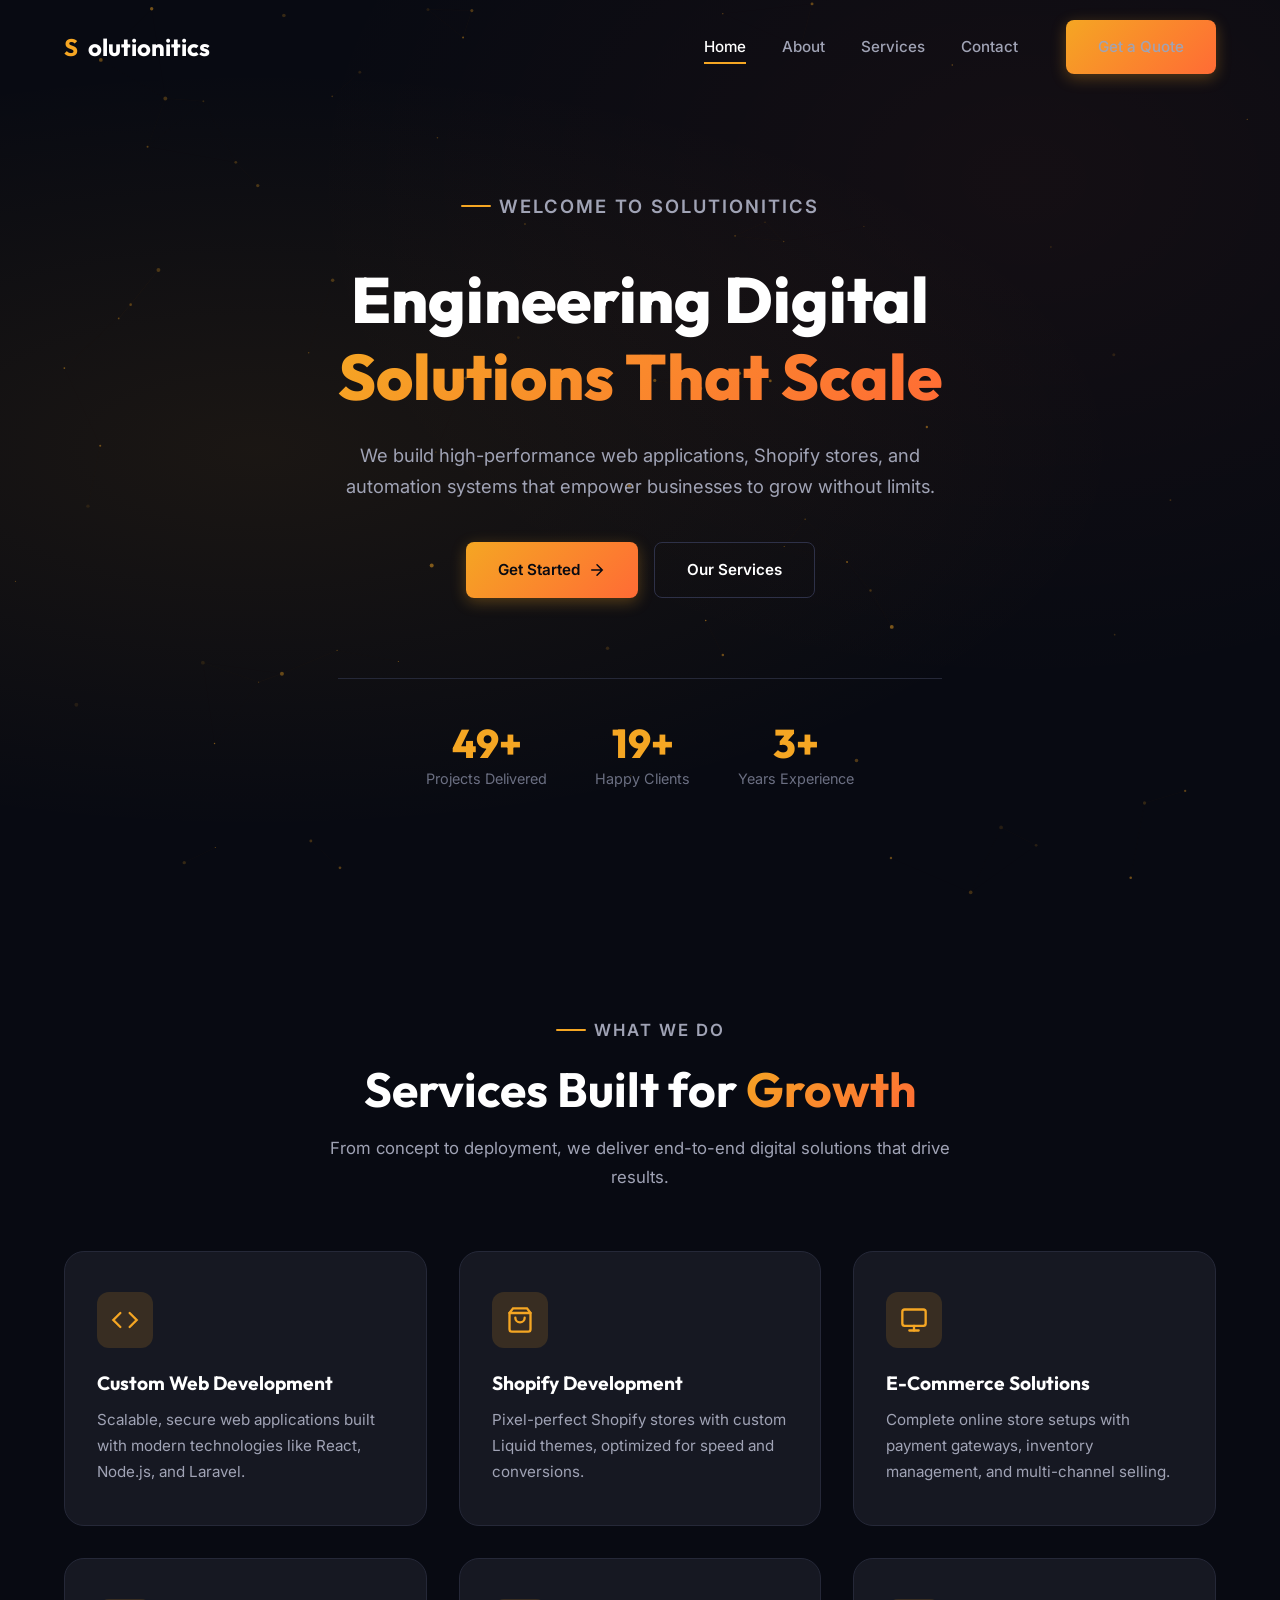
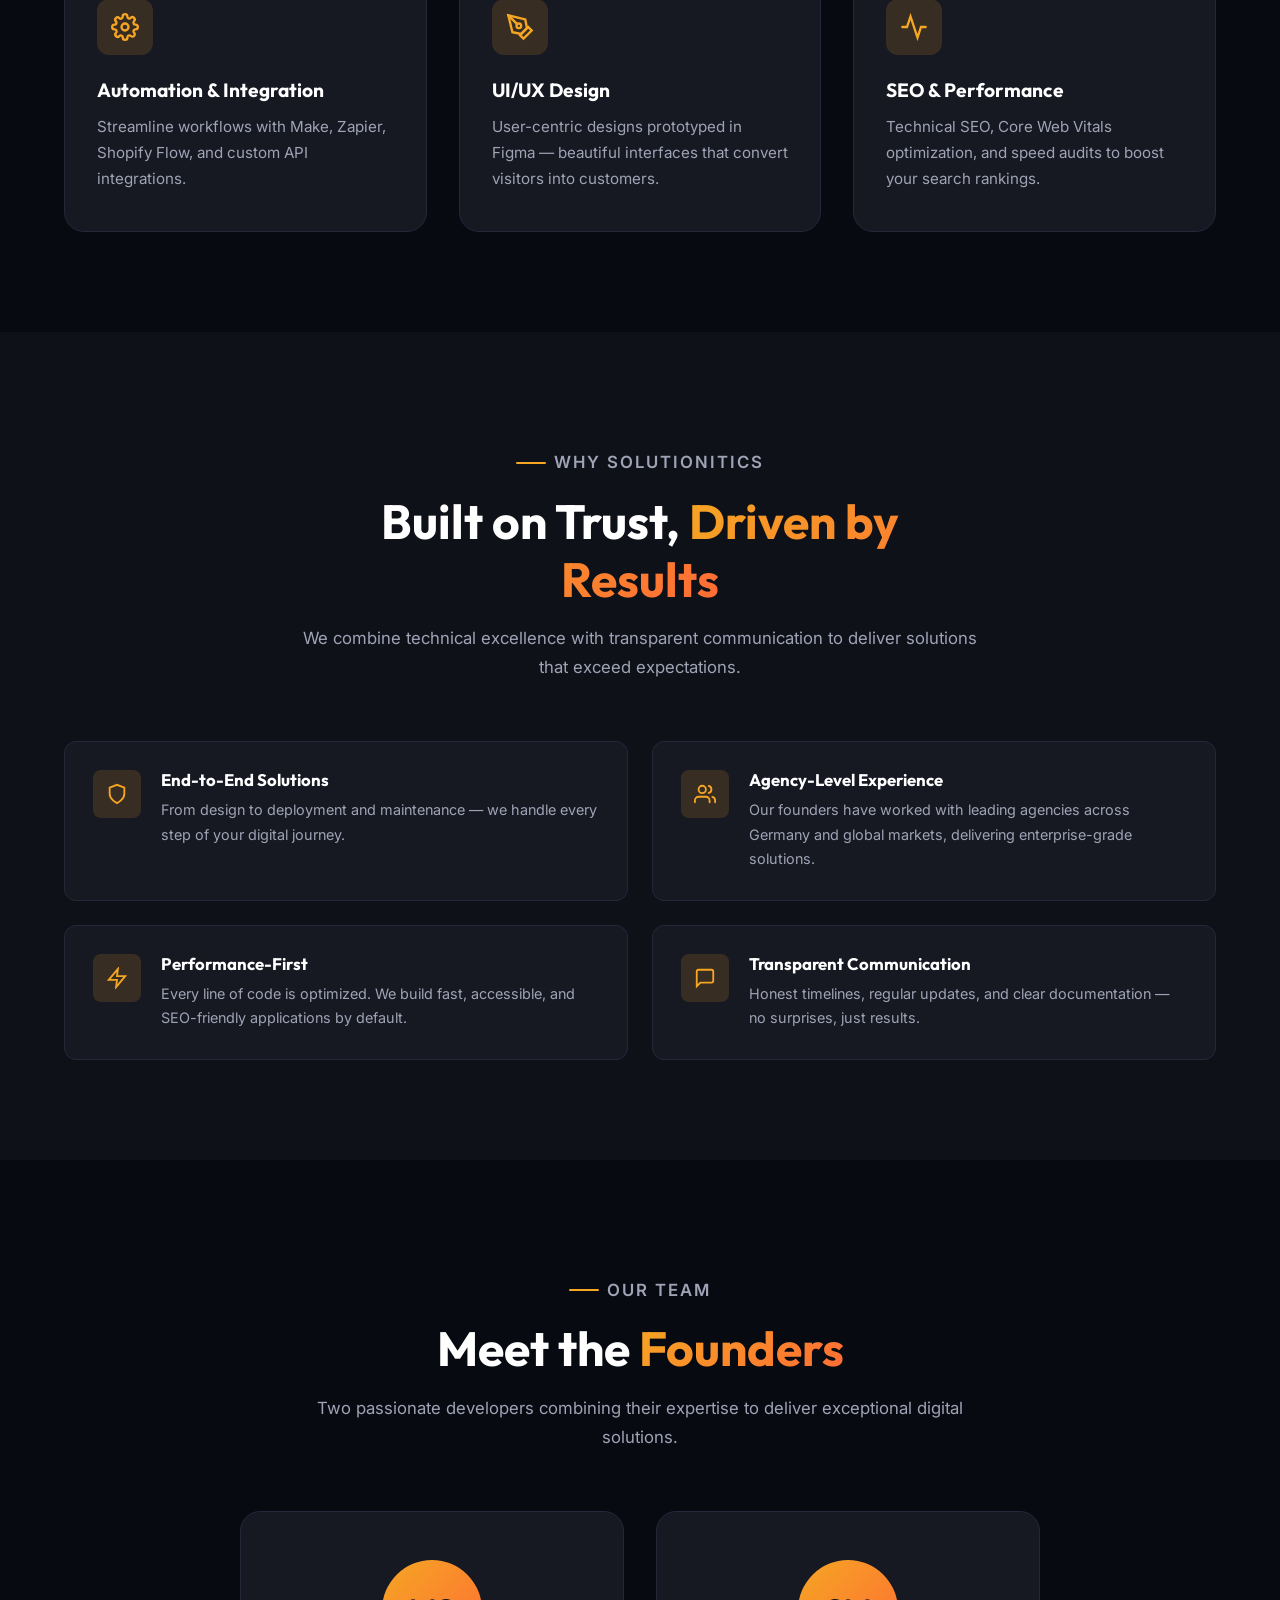
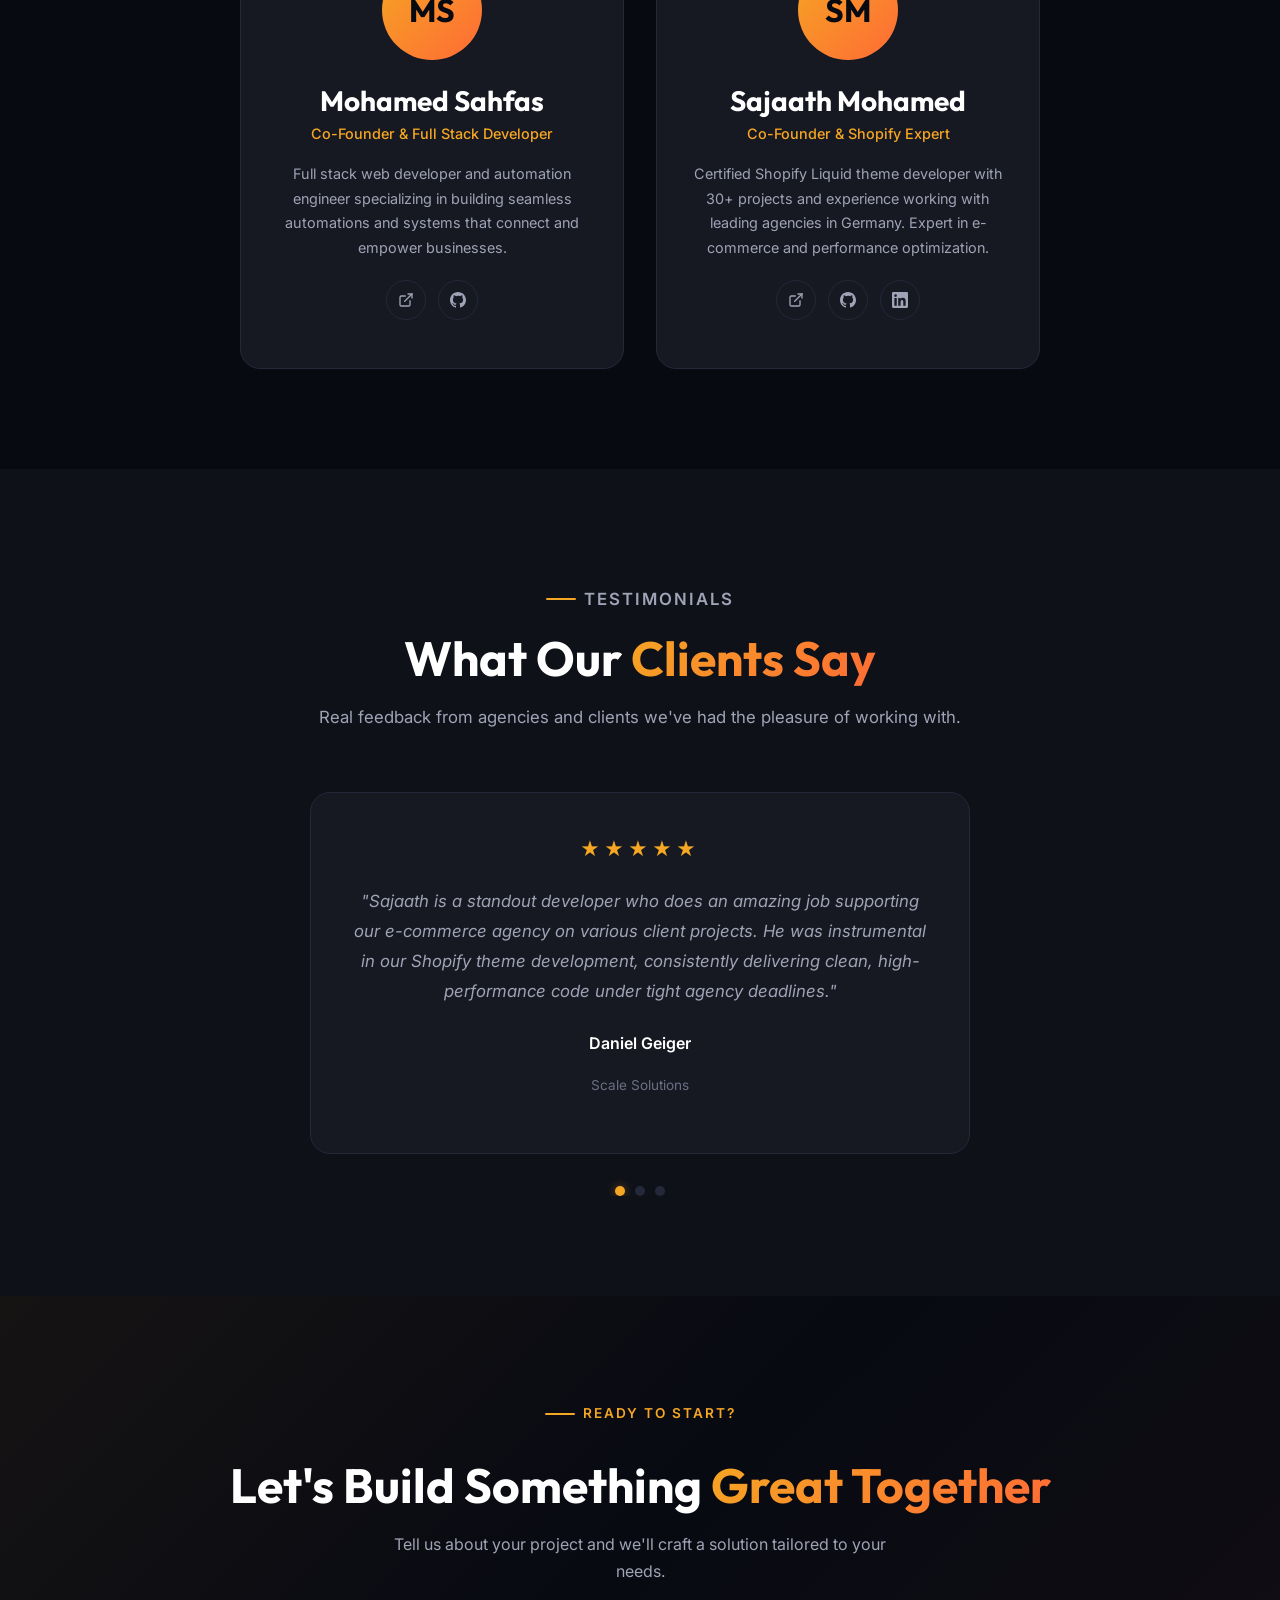
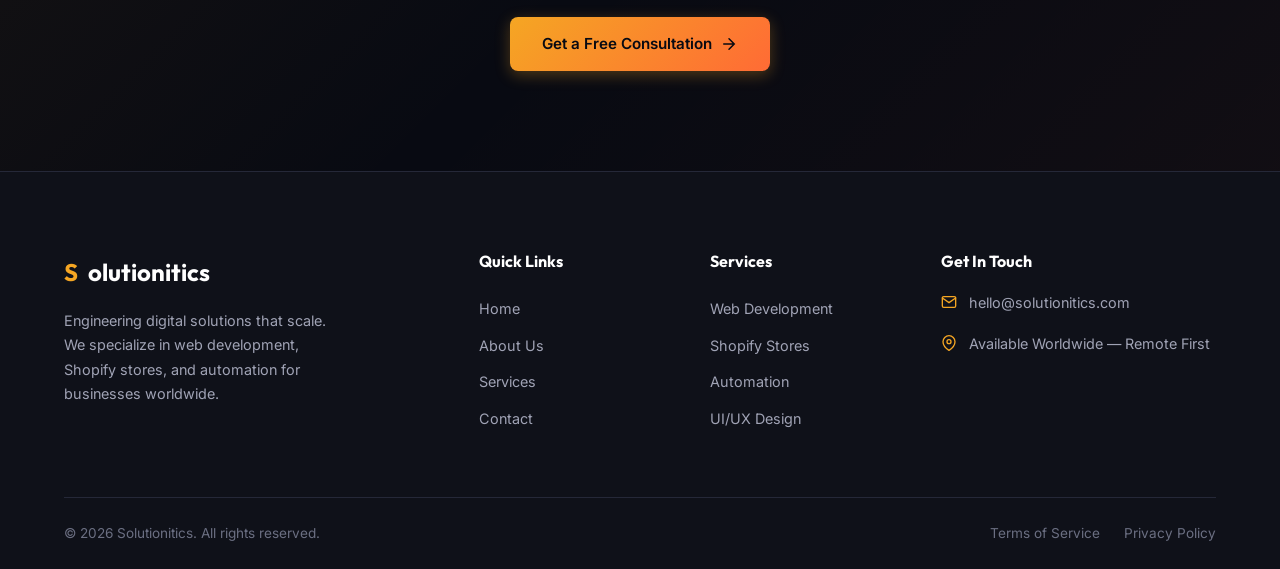
==== index.html @ 528e8fd3 "site_start" ====
<!DOCTYPE html>
<html lang="en">
<head>
  <meta charset="UTF-8">
  <meta name="viewport" content="width=device-width, initial-scale=1.0">
  <title>Solutionitics — IT Solutions, Web Development & Shopify Experts</title>
  <meta name="description" content="Solutionitics delivers premium web development, Shopify store builds, automation, and IT solutions. Founded by industry experts with 50+ projects delivered.">
  <meta name="keywords" content="web development, Shopify development, automation, IT solutions, full stack, ecommerce, SEO optimization">
  <meta name="author" content="Solutionitics">
  <meta name="robots" content="index, follow">
  <link rel="canonical" href="https://solutionitics.com/">
  <!-- Open Graph -->
  <meta property="og:type" content="website">
  <meta property="og:title" content="Solutionitics — Engineering Digital Solutions That Scale">
  <meta property="og:description" content="Premium web development, Shopify stores, automation & IT solutions by industry experts.">
  <meta property="og:url" content="https://solutionitics.com/">
  <meta property="og:site_name" content="Solutionitics">
  <!-- Twitter Card -->
  <meta name="twitter:card" content="summary_large_image">
  <meta name="twitter:title" content="Solutionitics — Engineering Digital Solutions That Scale">
  <meta name="twitter:description" content="Premium web development, Shopify stores, automation & IT solutions by industry experts.">
  <link rel="stylesheet" href="css/style.css">
  <!-- Schema.org Structured Data -->
  <script type="application/ld+json">
  {
    "@context": "https://schema.org",
    "@type": "Organization",
    "name": "Solutionitics",
    "url": "https://solutionitics.com",
    "description": "IT solutions company specializing in web development, Shopify stores, and automation.",
    "foundingDate": "2026",
    "founders": [
      {"@type": "Person", "name": "Mohamed Sahfas", "jobTitle": "Co-Founder & Full Stack Developer"},
      {"@type": "Person", "name": "Sajaath Mohamed", "jobTitle": "Co-Founder & Shopify Expert"}
    ],
    "sameAs": [],
    "contactPoint": {
      "@type": "ContactPoint",
      "email": "hello@solutionitics.com",
      "contactType": "customer service"
    }
  }
  </script>
</head>
<body>

  <!-- ===== NAVIGATION ===== -->
  <nav class="navbar" id="navbar">
    <div class="container nav-inner">
      <a href="index.html" class="nav-logo">
        <span class="logo-s">S</span>olutionitics
      </a>
      <div class="nav-links" id="nav-links">
        <a href="index.html" class="active">Home</a>
        <a href="about.html">About</a>
        <a href="services.html">Services</a>
        <a href="contact.html">Contact</a>
        <a href="contact.html" class="btn btn-primary nav-cta">Get a Quote</a>
      </div>
      <div class="hamburger" id="hamburger" aria-label="Toggle menu">
        <span></span><span></span><span></span>
      </div>
    </div>
  </nav>

  <!-- ===== HERO ===== -->
  <section class="hero" id="hero">
    <div class="hero-bg"></div>
    <canvas id="particles-canvas"></canvas>
    <div class="hero-content">
      <p class="section-label">Welcome to Solutionitics</p>
      <h1>Engineering Digital<br><span class="gradient-text">Solutions That Scale</span></h1>
      <p>We build high-performance web applications, Shopify stores, and automation systems that empower businesses to grow without limits.</p>
      <div class="hero-btns">
        <a href="contact.html" class="btn btn-primary">
          Get Started
          <svg width="18" height="18" viewBox="0 0 24 24" fill="none" stroke="currentColor" stroke-width="2" stroke-linecap="round"><path d="M5 12h14M12 5l7 7-7 7"/></svg>
        </a>
        <a href="services.html" class="btn btn-secondary">Our Services</a>
      </div>
      <div class="hero-stats">
        <div class="hero-stat">
          <h3><span data-count="50" data-suffix="+">0</span></h3>
          <p>Projects Delivered</p>
        </div>
        <div class="hero-stat">
          <h3><span data-count="20" data-suffix="+">0</span></h3>
          <p>Happy Clients</p>
        </div>
        <div class="hero-stat">
          <h3><span data-count="4" data-suffix="+">0</span></h3>
          <p>Years Experience</p>
        </div>
      </div>
    </div>
  </section>

  <!-- ===== SERVICES OVERVIEW ===== -->
  <section class="section" id="services-overview">
    <div class="container">
      <div class="section-header reveal">
        <p class="section-label">What We Do</p>
        <h2>Services Built for <span class="gradient-text">Growth</span></h2>
        <p>From concept to deployment, we deliver end-to-end digital solutions that drive results.</p>
      </div>
      <div class="grid-3">
        <div class="service-card reveal reveal-delay-1">
          <div class="service-icon">
            <svg width="28" height="28" viewBox="0 0 24 24" fill="none" stroke="currentColor" stroke-width="2" stroke-linecap="round"><polyline points="16 18 22 12 16 6"/><polyline points="8 6 2 12 8 18"/></svg>
          </div>
          <h3>Custom Web Development</h3>
          <p>Scalable, secure web applications built with modern technologies like React, Node.js, and Laravel.</p>
        </div>
        <div class="service-card reveal reveal-delay-2">
          <div class="service-icon">
            <svg width="28" height="28" viewBox="0 0 24 24" fill="none" stroke="currentColor" stroke-width="2" stroke-linecap="round"><path d="M6 2L3 6v14a2 2 0 002 2h14a2 2 0 002-2V6l-3-4z"/><line x1="3" y1="6" x2="21" y2="6"/><path d="M16 10a4 4 0 01-8 0"/></svg>
          </div>
          <h3>Shopify Development</h3>
          <p>Pixel-perfect Shopify stores with custom Liquid themes, optimized for speed and conversions.</p>
        </div>
        <div class="service-card reveal reveal-delay-3">
          <div class="service-icon">
            <svg width="28" height="28" viewBox="0 0 24 24" fill="none" stroke="currentColor" stroke-width="2" stroke-linecap="round"><rect x="2" y="3" width="20" height="14" rx="2"/><line x1="8" y1="21" x2="16" y2="21"/><line x1="12" y1="17" x2="12" y2="21"/></svg>
          </div>
          <h3>E-Commerce Solutions</h3>
          <p>Complete online store setups with payment gateways, inventory management, and multi-channel selling.</p>
        </div>
        <div class="service-card reveal reveal-delay-1">
          <div class="service-icon">
            <svg width="28" height="28" viewBox="0 0 24 24" fill="none" stroke="currentColor" stroke-width="2" stroke-linecap="round"><circle cx="12" cy="12" r="3"/><path d="M19.4 15a1.65 1.65 0 00.33 1.82l.06.06a2 2 0 010 2.83 2 2 0 01-2.83 0l-.06-.06a1.65 1.65 0 00-1.82-.33 1.65 1.65 0 00-1 1.51V21a2 2 0 01-4 0v-.09A1.65 1.65 0 009 19.4a1.65 1.65 0 00-1.82.33l-.06.06a2 2 0 01-2.83-2.83l.06-.06A1.65 1.65 0 004.68 15a1.65 1.65 0 00-1.51-1H3a2 2 0 010-4h.09A1.65 1.65 0 004.6 9a1.65 1.65 0 00-.33-1.82l-.06-.06a2 2 0 012.83-2.83l.06.06A1.65 1.65 0 009 4.68a1.65 1.65 0 001-1.51V3a2 2 0 014 0v.09a1.65 1.65 0 001 1.51 1.65 1.65 0 001.82-.33l.06-.06a2 2 0 012.83 2.83l-.06.06A1.65 1.65 0 0019.4 9a1.65 1.65 0 001.51 1H21a2 2 0 010 4h-.09a1.65 1.65 0 00-1.51 1z"/></svg>
          </div>
          <h3>Automation & Integration</h3>
          <p>Streamline workflows with Make, Zapier, Shopify Flow, and custom API integrations.</p>
        </div>
        <div class="service-card reveal reveal-delay-2">
          <div class="service-icon">
            <svg width="28" height="28" viewBox="0 0 24 24" fill="none" stroke="currentColor" stroke-width="2" stroke-linecap="round"><path d="M12 19l7-7 3 3-7 7-3-3z"/><path d="M18 13l-1.5-7.5L2 2l3.5 14.5L13 18l5-5z"/><path d="M2 2l7.586 7.586"/><circle cx="11" cy="11" r="2"/></svg>
          </div>
          <h3>UI/UX Design</h3>
          <p>User-centric designs prototyped in Figma — beautiful interfaces that convert visitors into customers.</p>
        </div>
        <div class="service-card reveal reveal-delay-3">
          <div class="service-icon">
            <svg width="28" height="28" viewBox="0 0 24 24" fill="none" stroke="currentColor" stroke-width="2" stroke-linecap="round"><polyline points="22 12 18 12 15 21 9 3 6 12 2 12"/></svg>
          </div>
          <h3>SEO & Performance</h3>
          <p>Technical SEO, Core Web Vitals optimization, and speed audits to boost your search rankings.</p>
        </div>
      </div>
    </div>
  </section>

  <!-- ===== WHY CHOOSE US ===== -->
  <section class="section" style="background: var(--bg-secondary);" id="why-us">
    <div class="container">
      <div class="section-header reveal">
        <p class="section-label">Why Solutionitics</p>
        <h2>Built on Trust, <span class="gradient-text">Driven by Results</span></h2>
        <p>We combine technical excellence with transparent communication to deliver solutions that exceed expectations.</p>
      </div>
      <div class="features-grid">
        <div class="feature-item reveal reveal-delay-1">
          <div class="feature-icon">
            <svg width="22" height="22" viewBox="0 0 24 24" fill="none" stroke="currentColor" stroke-width="2" stroke-linecap="round"><path d="M12 22s8-4 8-10V5l-8-3-8 3v7c0 6 8 10 8 10z"/></svg>
          </div>
          <div>
            <h4>End-to-End Solutions</h4>
            <p>From design to deployment and maintenance — we handle every step of your digital journey.</p>
          </div>
        </div>
        <div class="feature-item reveal reveal-delay-2">
          <div class="feature-icon">
            <svg width="22" height="22" viewBox="0 0 24 24" fill="none" stroke="currentColor" stroke-width="2" stroke-linecap="round"><path d="M17 21v-2a4 4 0 00-4-4H5a4 4 0 00-4 4v2"/><circle cx="9" cy="7" r="4"/><path d="M23 21v-2a4 4 0 00-3-3.87"/><path d="M16 3.13a4 4 0 010 7.75"/></svg>
          </div>
          <div>
            <h4>Agency-Level Experience</h4>
            <p>Our founders have worked with leading agencies across Germany and global markets, delivering enterprise-grade solutions.</p>
          </div>
        </div>
        <div class="feature-item reveal reveal-delay-3">
          <div class="feature-icon">
            <svg width="22" height="22" viewBox="0 0 24 24" fill="none" stroke="currentColor" stroke-width="2" stroke-linecap="round"><polygon points="13 2 3 14 12 14 11 22 21 10 12 10 13 2"/></svg>
          </div>
          <div>
            <h4>Performance-First</h4>
            <p>Every line of code is optimized. We build fast, accessible, and SEO-friendly applications by default.</p>
          </div>
        </div>
        <div class="feature-item reveal reveal-delay-4">
          <div class="feature-icon">
            <svg width="22" height="22" viewBox="0 0 24 24" fill="none" stroke="currentColor" stroke-width="2" stroke-linecap="round"><path d="M21 15a2 2 0 01-2 2H7l-4 4V5a2 2 0 012-2h14a2 2 0 012 2z"/></svg>
          </div>
          <div>
            <h4>Transparent Communication</h4>
            <p>Honest timelines, regular updates, and clear documentation — no surprises, just results.</p>
          </div>
        </div>
      </div>
    </div>
  </section>

  <!-- ===== TEAM ===== -->
  <section class="section" id="team">
    <div class="container">
      <div class="section-header reveal">
        <p class="section-label">Our Team</p>
        <h2>Meet the <span class="gradient-text">Founders</span></h2>
        <p>Two passionate developers combining their expertise to deliver exceptional digital solutions.</p>
      </div>
      <div class="team-grid">
        <div class="team-card reveal reveal-delay-1">
          <div class="team-avatar">MS</div>
          <h3>Mohamed Sahfas</h3>
          <p class="role">Co-Founder & Full Stack Developer</p>
          <p>Full stack web developer and automation engineer specializing in building seamless automations and systems that connect and empower businesses.</p>
          <div class="team-links">
            <a href="https://sahfas.github.io/" target="_blank" rel="noopener" aria-label="Portfolio">
              <svg width="16" height="16" viewBox="0 0 24 24" fill="none" stroke="currentColor" stroke-width="2" stroke-linecap="round"><path d="M18 13v6a2 2 0 01-2 2H5a2 2 0 01-2-2V8a2 2 0 012-2h6"/><polyline points="15 3 21 3 21 9"/><line x1="10" y1="14" x2="21" y2="3"/></svg>
            </a>
            <a href="https://github.com/sahfas" target="_blank" rel="noopener" aria-label="GitHub">
              <svg width="16" height="16" viewBox="0 0 24 24" fill="currentColor"><path d="M12 0c-6.626 0-12 5.373-12 12 0 5.302 3.438 9.8 8.207 11.387.599.111.793-.261.793-.577v-2.234c-3.338.726-4.033-1.416-4.033-1.416-.546-1.387-1.333-1.756-1.333-1.756-1.089-.745.083-.729.083-.729 1.205.084 1.839 1.237 1.839 1.237 1.07 1.834 2.807 1.304 3.492.997.107-.775.418-1.305.762-1.604-2.665-.305-5.467-1.334-5.467-5.931 0-1.311.469-2.381 1.236-3.221-.124-.303-.535-1.524.117-3.176 0 0 1.008-.322 3.301 1.23A11.509 11.509 0 0112 5.803c1.02.005 2.047.138 3.006.404 2.291-1.552 3.297-1.23 3.297-1.23.653 1.653.242 2.874.118 3.176.77.84 1.235 1.911 1.235 3.221 0 4.609-2.807 5.624-5.479 5.921.43.372.823 1.102.823 2.222v3.293c0 .319.192.694.801.576C20.566 21.797 24 17.3 24 12c0-6.627-5.373-12-12-12z"/></svg>
            </a>
          </div>
        </div>
        <div class="team-card reveal reveal-delay-2">
          <div class="team-avatar">SM</div>
          <h3>Sajaath Mohamed</h3>
          <p class="role">Co-Founder & Shopify Expert</p>
          <p>Certified Shopify Liquid theme developer with 30+ projects and experience working with leading agencies in Germany. Expert in e-commerce and performance optimization.</p>
          <div class="team-links">
            <a href="https://sajaath-mohamed.online/" target="_blank" rel="noopener" aria-label="Portfolio">
              <svg width="16" height="16" viewBox="0 0 24 24" fill="none" stroke="currentColor" stroke-width="2" stroke-linecap="round"><path d="M18 13v6a2 2 0 01-2 2H5a2 2 0 01-2-2V8a2 2 0 012-2h6"/><polyline points="15 3 21 3 21 9"/><line x1="10" y1="14" x2="21" y2="3"/></svg>
            </a>
            <a href="https://github.com/mohamedsajaath" target="_blank" rel="noopener" aria-label="GitHub">
              <svg width="16" height="16" viewBox="0 0 24 24" fill="currentColor"><path d="M12 0c-6.626 0-12 5.373-12 12 0 5.302 3.438 9.8 8.207 11.387.599.111.793-.261.793-.577v-2.234c-3.338.726-4.033-1.416-4.033-1.416-.546-1.387-1.333-1.756-1.333-1.756-1.089-.745.083-.729.083-.729 1.205.084 1.839 1.237 1.839 1.237 1.07 1.834 2.807 1.304 3.492.997.107-.775.418-1.305.762-1.604-2.665-.305-5.467-1.334-5.467-5.931 0-1.311.469-2.381 1.236-3.221-.124-.303-.535-1.524.117-3.176 0 0 1.008-.322 3.301 1.23A11.509 11.509 0 0112 5.803c1.02.005 2.047.138 3.006.404 2.291-1.552 3.297-1.23 3.297-1.23.653 1.653.242 2.874.118 3.176.77.84 1.235 1.911 1.235 3.221 0 4.609-2.807 5.624-5.479 5.921.43.372.823 1.102.823 2.222v3.293c0 .319.192.694.801.576C20.566 21.797 24 17.3 24 12c0-6.627-5.373-12-12-12z"/></svg>
            </a>
            <a href="https://www.linkedin.com/in/sajaathmohamed" target="_blank" rel="noopener" aria-label="LinkedIn">
              <svg width="16" height="16" viewBox="0 0 24 24" fill="currentColor"><path d="M20.447 20.452h-3.554v-5.569c0-1.328-.027-3.037-1.852-3.037-1.853 0-2.136 1.445-2.136 2.939v5.667H9.351V9h3.414v1.561h.046c.477-.9 1.637-1.85 3.37-1.85 3.601 0 4.267 2.37 4.267 5.455v6.286zM5.337 7.433a2.062 2.062 0 01-2.063-2.065 2.064 2.064 0 112.063 2.065zm1.782 13.019H3.555V9h3.564v11.452zM22.225 0H1.771C.792 0 0 .774 0 1.729v20.542C0 23.227.792 24 1.771 24h20.451C23.2 24 24 23.227 24 22.271V1.729C24 .774 23.2 0 22.222 0h.003z"/></svg>
            </a>
          </div>
        </div>
      </div>
    </div>
  </section>

  <!-- ===== TESTIMONIALS ===== -->
  <section class="section" style="background: var(--bg-secondary);" id="testimonials">
    <div class="container">
      <div class="section-header reveal">
        <p class="section-label">Testimonials</p>
        <h2>What Our <span class="gradient-text">Clients Say</span></h2>
        <p>Real feedback from agencies and clients we've had the pleasure of working with.</p>
      </div>
      <div class="testimonials-wrapper reveal">
        <div class="testimonial-track">
          <div class="testimonial-slide">
            <div class="testimonial-card">
              <div class="stars">★★★★★</div>
              <blockquote>"Sajaath is a standout developer who does an amazing job supporting our e-commerce agency on various client projects. He was instrumental in our Shopify theme development, consistently delivering clean, high-performance code under tight agency deadlines."</blockquote>
              <p class="author">Daniel Geiger</p>
              <p class="company">Scale Solutions</p>
            </div>
          </div>
          <div class="testimonial-slide">
            <div class="testimonial-card">
              <div class="stars">★★★★★</div>
              <blockquote>"Very happy with the work of Mohamed. We were working together on a CRO project for a D2C brand. He is a great developer and made every request possible. The communication was seamless and most importantly he is honest about the time it took him to get the work done."</blockquote>
              <p class="author">Jan Moritz</p>
              <p class="company">OOAKLINE</p>
            </div>
          </div>
          <div class="testimonial-slide">
            <div class="testimonial-card">
              <div class="stars">★★★★★</div>
              <blockquote>"I have been working with Sajaath on several Shopify Frontend Development Projects, and I really enjoyed the collaboration. Sajaath is very responsible, pays attention to detail and a versatile skilled Shopify Frontend Developer."</blockquote>
              <p class="author">Oliver Schönbett</p>
              <p class="company">Eshop Guide</p>
            </div>
          </div>
        </div>
        <div class="testimonial-dots">
          <span class="dot active" data-index="0"></span>
          <span class="dot" data-index="1"></span>
          <span class="dot" data-index="2"></span>
        </div>
      </div>
    </div>
  </section>

  <!-- ===== CTA ===== -->
  <section class="cta-section" id="cta">
    <div class="container reveal">
      <p class="section-label">Ready to Start?</p>
      <h2>Let's Build Something <span class="gradient-text">Great Together</span></h2>
      <p>Tell us about your project and we'll craft a solution tailored to your needs.</p>
      <a href="contact.html" class="btn btn-primary">
        Get a Free Consultation
        <svg width="18" height="18" viewBox="0 0 24 24" fill="none" stroke="currentColor" stroke-width="2" stroke-linecap="round"><path d="M5 12h14M12 5l7 7-7 7"/></svg>
      </a>
    </div>
  </section>

  <!-- ===== FOOTER ===== -->
  <footer class="footer">
    <div class="container">
      <div class="footer-grid">
        <div class="footer-brand">
          <a href="index.html" class="nav-logo" style="margin-bottom:4px;">
            <span class="logo-s">S</span>olutionitics
          </a>
          <p>Engineering digital solutions that scale. We specialize in web development, Shopify stores, and automation for businesses worldwide.</p>
        </div>
        <div>
          <h4>Quick Links</h4>
          <div class="footer-links">
            <a href="index.html">Home</a>
            <a href="about.html">About Us</a>
            <a href="services.html">Services</a>
            <a href="contact.html">Contact</a>
          </div>
        </div>
        <div>
          <h4>Services</h4>
          <div class="footer-links">
            <a href="services.html">Web Development</a>
            <a href="services.html">Shopify Stores</a>
            <a href="services.html">Automation</a>
            <a href="services.html">UI/UX Design</a>
          </div>
        </div>
        <div>
          <h4>Get In Touch</h4>
          <div class="footer-contact-item">
            <svg width="16" height="16" viewBox="0 0 24 24" fill="none" stroke="currentColor" stroke-width="2" stroke-linecap="round"><path d="M4 4h16c1.1 0 2 .9 2 2v12c0 1.1-.9 2-2 2H4c-1.1 0-2-.9-2-2V6c0-1.1.9-2 2-2z"/><polyline points="22,6 12,13 2,6"/></svg>
            <span>hello@solutionitics.com</span>
          </div>
          <div class="footer-contact-item">
            <svg width="16" height="16" viewBox="0 0 24 24" fill="none" stroke="currentColor" stroke-width="2" stroke-linecap="round"><path d="M21 10c0 7-9 13-9 13s-9-6-9-13a9 9 0 0118 0z"/><circle cx="12" cy="10" r="3"/></svg>
            <span>Available Worldwide — Remote First</span>
          </div>
        </div>
      </div>
      <div class="footer-bottom">
        <span>© 2026 Solutionitics. All rights reserved.</span>
        <div class="footer-legal">
          <a href="terms.html">Terms of Service</a>
          <a href="privacy.html">Privacy Policy</a>
        </div>
      </div>
    </div>
  </footer>

  <script src="js/main.js"></script>
</body>
</html>
---- css/style.css ----
/* ============================================
   SOLUTIONITICS — Design System
   Dark theme with orange (#F5A623) accents
   ============================================ */

@import url('https://fonts.googleapis.com/css2?family=Inter:wght@300;400;500;600;700&family=Outfit:wght@400;500;600;700;800&display=swap');

/* --- 1. CSS Variables --- */
:root {
  --bg-primary: #080A12;
  --bg-secondary: #0F1119;
  --bg-card: #161822;
  --bg-card-hover: #1C1E2C;
  --border: #252838;
  --border-light: #2E3148;
  --text-primary: #FFFFFF;
  --text-secondary: #A0A3B5;
  --text-tertiary: #6B6F82;
  --accent: #F5A623;
  --accent-light: #FFBA4C;
  --accent-dark: #D48B0F;
  --accent-glow: rgba(245, 166, 35, 0.15);
  --accent-glow-strong: rgba(245, 166, 35, 0.3);
  --gradient-accent: linear-gradient(135deg, #F5A623, #FF6B35);
  --gradient-bg: linear-gradient(135deg, #0F1119 0%, #080A12 50%, #0D0A1A 100%);
  --gradient-card: linear-gradient(135deg, rgba(245,166,35,0.05), rgba(255,107,53,0.02));
  --radius-sm: 8px;
  --radius-md: 12px;
  --radius-lg: 20px;
  --radius-xl: 28px;
  --shadow-card: 0 4px 24px rgba(0,0,0,0.3);
  --shadow-glow: 0 0 30px rgba(245,166,35,0.15);
  --transition: 0.3s cubic-bezier(0.4, 0, 0.2, 1);
  --font-heading: 'Outfit', sans-serif;
  --font-body: 'Inter', sans-serif;
  --nav-height: 80px;
}

/* --- 2. Reset & Base --- */
*, *::before, *::after { box-sizing: border-box; margin: 0; padding: 0; }
html { scroll-behavior: smooth; font-size: 16px; }
body {
  font-family: var(--font-body);
  background: var(--bg-primary);
  color: var(--text-secondary);
  line-height: 1.7;
  overflow-x: hidden;
  -webkit-font-smoothing: antialiased;
}
img { max-width: 100%; height: auto; display: block; }
a { color: var(--accent); text-decoration: none; transition: var(--transition); }
a:hover { color: var(--accent-light); }
ul, ol { list-style: none; }
button { cursor: pointer; font-family: var(--font-body); border: none; }
::selection { background: var(--accent); color: var(--bg-primary); }

/* --- 3. Typography --- */
h1, h2, h3, h4, h5, h6 { font-family: var(--font-heading); color: var(--text-primary); line-height: 1.2; font-weight: 700; }
h1 { font-size: clamp(2.5rem, 5vw, 4rem); font-weight: 800; }
h2 { font-size: clamp(2rem, 4vw, 3rem); }
h3 { font-size: clamp(1.25rem, 2.5vw, 1.75rem); }
h4 { font-size: 1.25rem; }
p { margin-bottom: 1rem; }
.gradient-text {
  background: var(--gradient-accent);
  -webkit-background-clip: text;
  -webkit-text-fill-color: transparent;
  background-clip: text;
}
.section-label {
  display: inline-flex; align-items: center; gap: 8px;
  font-size: 0.85rem; font-weight: 600; text-transform: uppercase;
  letter-spacing: 2px; color: var(--accent); margin-bottom: 16px;
}
.section-label::before {
  content: ''; width: 30px; height: 2px; background: var(--accent); border-radius: 2px;
}

/* --- 4. Layout --- */
.container { width: 100%; max-width: 1200px; margin: 0 auto; padding: 0 24px; }
.section { padding: 100px 0; position: relative; }
.section-header { text-align: center; max-width: 680px; margin: 0 auto 60px; }
.section-header p { color: var(--text-secondary); margin-top: 16px; font-size: 1.05rem; }
.grid-2 { display: grid; grid-template-columns: repeat(2, 1fr); gap: 32px; }
.grid-3 { display: grid; grid-template-columns: repeat(3, 1fr); gap: 32px; }
.grid-4 { display: grid; grid-template-columns: repeat(4, 1fr); gap: 24px; }
.flex-center { display: flex; align-items: center; justify-content: center; }

/* --- 5. Buttons --- */
.btn {
  display: inline-flex; align-items: center; gap: 8px;
  padding: 14px 32px; border-radius: var(--radius-sm);
  font-weight: 600; font-size: 0.95rem;
  transition: var(--transition); position: relative; overflow: hidden;
}
.btn-primary {
  background: var(--gradient-accent); color: var(--bg-primary);
  box-shadow: 0 4px 15px rgba(245,166,35,0.3);
}
.btn-primary:hover {
  transform: translateY(-2px); color: var(--bg-primary);
  box-shadow: 0 8px 25px rgba(245,166,35,0.4);
}
.btn-secondary {
  background: transparent; color: var(--text-primary);
  border: 1px solid var(--border-light);
}
.btn-secondary:hover {
  border-color: var(--accent); color: var(--accent);
  background: var(--accent-glow); transform: translateY(-2px);
}

/* --- 6. Navigation --- */
.navbar {
  position: fixed; top: 0; left: 0; width: 100%; z-index: 1000;
  padding: 20px 0; transition: var(--transition);
}
.navbar.scrolled {
  background: rgba(8, 10, 18, 0.9); backdrop-filter: blur(20px);
  border-bottom: 1px solid var(--border); padding: 12px 0;
}
.nav-inner { display: flex; align-items: center; justify-content: space-between; }
.nav-logo { display: flex; align-items: center; gap: 10px; font-family: var(--font-heading); font-size: 1.5rem; font-weight: 700; color: var(--text-primary); }
.nav-logo img { height: 40px; width: auto; }
.nav-logo .logo-s { color: var(--accent); }
.nav-links { display: flex; align-items: center; gap: 36px; }
.nav-links a { color: var(--text-secondary); font-size: 0.95rem; font-weight: 500; position: relative; }
.nav-links a::after {
  content: ''; position: absolute; bottom: -4px; left: 0; width: 0; height: 2px;
  background: var(--accent); transition: var(--transition);
}
.nav-links a:hover, .nav-links a.active { color: var(--text-primary); }
.nav-links a:hover::after, .nav-links a.active::after { width: 100%; }
.nav-cta { margin-left: 12px; }
.hamburger { display: none; flex-direction: column; gap: 5px; cursor: pointer; padding: 4px; z-index: 1001; }
.hamburger span { width: 24px; height: 2px; background: var(--text-primary); transition: var(--transition); border-radius: 2px; }
.hamburger.active span:nth-child(1) { transform: rotate(45deg) translate(5px, 5px); }
.hamburger.active span:nth-child(2) { opacity: 0; }
.hamburger.active span:nth-child(3) { transform: rotate(-45deg) translate(5px, -5px); }

/* --- 7. Hero Section --- */
.hero {
  min-height: 100vh; display: flex; align-items: center;
  position: relative; overflow: hidden; padding-top: var(--nav-height);
}
.hero-bg {
  position: absolute; inset: 0; z-index: 0;
  background: radial-gradient(ellipse at 20% 50%, rgba(245,166,35,0.08) 0%, transparent 60%),
              radial-gradient(ellipse at 80% 20%, rgba(255,107,53,0.05) 0%, transparent 50%),
              var(--bg-primary);
}
#particles-canvas { position: absolute; inset: 0; z-index: 1; }
.hero-content { position: relative; z-index: 2; text-align: center; max-width: 860px; margin: 0 auto; padding: 60px 24px; }
.hero h1 { margin-bottom: 24px; }
.hero p { font-size: 1.15rem; color: var(--text-secondary); max-width: 600px; margin: 0 auto 40px; }
.hero-btns { display: flex; gap: 16px; justify-content: center; flex-wrap: wrap; }
.hero-stats {
  display: flex; justify-content: center; gap: 48px; margin-top: 80px;
  padding-top: 40px; border-top: 1px solid var(--border);
}
.hero-stat h3 { font-size: 2.5rem; color: var(--accent); font-weight: 800; }
.hero-stat p { font-size: 0.9rem; color: var(--text-tertiary); margin: 0; }

/* --- 8. Service Cards --- */
.service-card {
  background: var(--bg-card); border: 1px solid var(--border);
  border-radius: var(--radius-lg); padding: 40px 32px;
  transition: var(--transition); position: relative; overflow: hidden;
}
.service-card::before {
  content: ''; position: absolute; top: 0; left: 0; right: 0; height: 3px;
  background: var(--gradient-accent); transform: scaleX(0);
  transition: var(--transition); transform-origin: left;
}
.service-card:hover {
  transform: translateY(-8px); border-color: rgba(245,166,35,0.3);
  box-shadow: var(--shadow-glow); background: var(--bg-card-hover);
}
.service-card:hover::before { transform: scaleX(1); }
.service-icon {
  width: 56px; height: 56px; border-radius: var(--radius-md);
  background: var(--accent-glow); display: flex; align-items: center; justify-content: center;
  margin-bottom: 24px; color: var(--accent); font-size: 24px;
}
.service-card h3 { margin-bottom: 12px; font-size: 1.2rem; }
.service-card p { font-size: 0.95rem; color: var(--text-secondary); margin: 0; }

/* --- 9. Features / Why Choose Us --- */
.features-grid { display: grid; grid-template-columns: repeat(2, 1fr); gap: 24px; }
.feature-item {
  display: flex; gap: 20px; padding: 28px;
  background: var(--bg-card); border: 1px solid var(--border);
  border-radius: var(--radius-md); transition: var(--transition);
}
.feature-item:hover { border-color: rgba(245,166,35,0.2); transform: translateY(-4px); }
.feature-icon {
  flex-shrink: 0; width: 48px; height: 48px; border-radius: var(--radius-sm);
  background: var(--accent-glow); display: flex; align-items: center; justify-content: center;
  color: var(--accent); font-size: 20px;
}
.feature-item h4 { margin-bottom: 8px; font-size: 1.05rem; }
.feature-item p { font-size: 0.9rem; margin: 0; }

/* --- 10. Team Section --- */
.team-grid { display: grid; grid-template-columns: repeat(2, 1fr); gap: 32px; max-width: 800px; margin: 0 auto; }
.team-card {
  text-align: center; padding: 48px 32px;
  background: var(--bg-card); border: 1px solid var(--border);
  border-radius: var(--radius-lg); transition: var(--transition);
}
.team-card:hover { transform: translateY(-8px); border-color: rgba(245,166,35,0.3); box-shadow: var(--shadow-glow); }
.team-avatar {
  width: 100px; height: 100px; border-radius: 50%; margin: 0 auto 24px;
  background: var(--gradient-accent); display: flex; align-items: center; justify-content: center;
  font-family: var(--font-heading); font-size: 2rem; font-weight: 700; color: var(--bg-primary);
}
.team-card h3 { margin-bottom: 4px; }
.team-card .role { color: var(--accent); font-size: 0.9rem; font-weight: 500; margin-bottom: 16px; }
.team-card p { font-size: 0.9rem; }
.team-links { display: flex; gap: 12px; justify-content: center; margin-top: 20px; }
.team-links a {
  width: 40px; height: 40px; border-radius: 50%; border: 1px solid var(--border);
  display: flex; align-items: center; justify-content: center;
  color: var(--text-secondary); transition: var(--transition); font-size: 14px;
}
.team-links a:hover { border-color: var(--accent); color: var(--accent); background: var(--accent-glow); }

/* --- 11. Testimonials --- */
.testimonials-wrapper { position: relative; max-width: 700px; margin: 0 auto; overflow: hidden; }
.testimonial-track { display: flex; transition: transform 0.5s cubic-bezier(0.4, 0, 0.2, 1); }
.testimonial-slide { min-width: 100%; padding: 0 20px; }
.testimonial-card {
  background: var(--bg-card); border: 1px solid var(--border);
  border-radius: var(--radius-lg); padding: 40px; text-align: center;
}
.testimonial-card .stars { color: var(--accent); font-size: 1.2rem; margin-bottom: 20px; letter-spacing: 4px; }
.testimonial-card blockquote { font-size: 1.05rem; color: var(--text-secondary); line-height: 1.8; font-style: italic; margin-bottom: 24px; }
.testimonial-card .author { font-weight: 600; color: var(--text-primary); }
.testimonial-card .company { font-size: 0.85rem; color: var(--text-tertiary); }
.testimonial-dots { display: flex; justify-content: center; gap: 10px; margin-top: 32px; }
.testimonial-dots .dot {
  width: 10px; height: 10px; border-radius: 50%; background: var(--border);
  cursor: pointer; transition: var(--transition);
}
.testimonial-dots .dot.active { background: var(--accent); box-shadow: 0 0 10px rgba(245,166,35,0.4); }

/* --- 12. CTA Section --- */
.cta-section {
  text-align: center; padding: 100px 0; position: relative; overflow: hidden;
  background: linear-gradient(135deg, rgba(245,166,35,0.06) 0%, transparent 50%, rgba(255,107,53,0.04) 100%);
}
.cta-section h2 { margin-bottom: 16px; }
.cta-section p { max-width: 500px; margin: 0 auto 32px; }

/* --- 13. Footer --- */
.footer {
  background: var(--bg-secondary); border-top: 1px solid var(--border); padding: 80px 0 0;
}
.footer-grid { display: grid; grid-template-columns: 2fr 1fr 1fr 1.5fr; gap: 48px; margin-bottom: 60px; }
.footer-brand p { font-size: 0.9rem; margin-top: 16px; max-width: 280px; }
.footer h4 { font-size: 1rem; margin-bottom: 20px; color: var(--text-primary); }
.footer-links a { display: block; color: var(--text-secondary); font-size: 0.9rem; padding: 6px 0; }
.footer-links a:hover { color: var(--accent); padding-left: 4px; }
.footer-contact-item { display: flex; gap: 12px; align-items: flex-start; margin-bottom: 16px; font-size: 0.9rem; }
.footer-contact-item svg { flex-shrink: 0; color: var(--accent); margin-top: 3px; }
.footer-bottom {
  border-top: 1px solid var(--border); padding: 24px 0;
  display: flex; justify-content: space-between; align-items: center;
  font-size: 0.85rem; color: var(--text-tertiary);
}
.footer-legal { display: flex; gap: 24px; }
.footer-legal a { color: var(--text-tertiary); }
.footer-legal a:hover { color: var(--accent); }

/* --- 14. About Page --- */
.page-hero {
  padding: 160px 0 80px; text-align: center; position: relative;
  background: radial-gradient(ellipse at 50% 0%, rgba(245,166,35,0.08), transparent 60%);
}
.page-hero h1 { margin-bottom: 16px; }
.page-hero p { max-width: 600px; margin: 0 auto; font-size: 1.1rem; }
.about-story { display: grid; grid-template-columns: 1fr 1fr; gap: 60px; align-items: center; }
.about-story p { font-size: 1.05rem; }
.about-values .value-card { padding: 32px; background: var(--bg-card); border: 1px solid var(--border); border-radius: var(--radius-md); }
.about-values .value-card h4 { margin-bottom: 8px; }
.tech-grid { display: flex; flex-wrap: wrap; gap: 12px; justify-content: center; }
.tech-tag {
  padding: 10px 20px; background: var(--bg-card); border: 1px solid var(--border);
  border-radius: 50px; font-size: 0.85rem; font-weight: 500; color: var(--text-secondary);
  transition: var(--transition);
}
.tech-tag:hover { border-color: var(--accent); color: var(--accent); background: var(--accent-glow); }

/* --- 15. Services Detail Page --- */
.service-detail {
  display: grid; grid-template-columns: 1fr 1fr; gap: 60px; align-items: center;
  padding: 60px 0; border-bottom: 1px solid var(--border);
}
.service-detail:nth-child(even) { direction: rtl; }
.service-detail:nth-child(even) > * { direction: ltr; }
.service-detail:last-child { border: none; }
.service-detail-icon {
  width: 80px; height: 80px; border-radius: var(--radius-lg);
  background: var(--accent-glow); display: flex; align-items: center; justify-content: center;
  color: var(--accent); font-size: 36px; margin-bottom: 24px;
}
.service-detail h3 { font-size: 1.5rem; margin-bottom: 16px; }
.service-detail ul { margin-top: 20px; }
.service-detail li {
  padding: 8px 0; padding-left: 24px; position: relative;
  color: var(--text-secondary); font-size: 0.95rem;
}
.service-detail li::before {
  content: ''; position: absolute; left: 0; top: 16px;
  width: 8px; height: 8px; border-radius: 50%;
  background: var(--accent);
}
.service-visual {
  background: var(--bg-card); border: 1px solid var(--border);
  border-radius: var(--radius-lg); padding: 48px;
  display: flex; align-items: center; justify-content: center;
  min-height: 300px; position: relative; overflow: hidden;
}
.service-visual::before {
  content: ''; position: absolute; inset: 0;
  background: var(--gradient-card); z-index: 0;
}
.service-visual svg { position: relative; z-index: 1; }

/* --- 16. Contact Page --- */
.contact-grid { display: grid; grid-template-columns: 1fr 1.2fr; gap: 60px; align-items: start; }
.contact-info-card {
  display: flex; gap: 16px; padding: 24px;
  background: var(--bg-card); border: 1px solid var(--border);
  border-radius: var(--radius-md); margin-bottom: 16px; transition: var(--transition);
}
.contact-info-card:hover { border-color: rgba(245,166,35,0.3); }
.contact-info-icon {
  flex-shrink: 0; width: 48px; height: 48px; border-radius: var(--radius-sm);
  background: var(--accent-glow); display: flex; align-items: center; justify-content: center;
  color: var(--accent);
}
.contact-info-card h4 { font-size: 0.95rem; margin-bottom: 4px; }
.contact-info-card p { font-size: 0.9rem; margin: 0; }
.contact-form {
  background: var(--bg-card); border: 1px solid var(--border);
  border-radius: var(--radius-lg); padding: 40px;
}
.form-group { margin-bottom: 20px; }
.form-group label { display: block; font-size: 0.9rem; font-weight: 500; color: var(--text-primary); margin-bottom: 8px; }
.form-group input, .form-group select, .form-group textarea {
  width: 100%; padding: 14px 16px; background: var(--bg-secondary);
  border: 1px solid var(--border); border-radius: var(--radius-sm);
  color: var(--text-primary); font-family: var(--font-body); font-size: 0.95rem;
  transition: var(--transition);
}
.form-group input:focus, .form-group select:focus, .form-group textarea:focus {
  outline: none; border-color: var(--accent); box-shadow: 0 0 0 3px var(--accent-glow);
}
.form-group textarea { min-height: 140px; resize: vertical; }
.form-group input::placeholder, .form-group textarea::placeholder { color: var(--text-tertiary); }
.form-row { display: grid; grid-template-columns: 1fr 1fr; gap: 20px; }
.form-message { padding: 12px 16px; border-radius: var(--radius-sm); margin-top: 16px; font-size: 0.9rem; display: none; }
.form-message.success { display: block; background: rgba(34,197,94,0.1); color: #22C55E; border: 1px solid rgba(34,197,94,0.2); }
.form-message.error { display: block; background: rgba(239,68,68,0.1); color: #EF4444; border: 1px solid rgba(239,68,68,0.2); }

/* --- 17. Legal Pages --- */
.legal-content { max-width: 800px; margin: 0 auto; }
.legal-content h2 { font-size: 1.5rem; margin: 48px 0 16px; padding-top: 32px; border-top: 1px solid var(--border); }
.legal-content h2:first-of-type { border: none; margin-top: 0; padding-top: 0; }
.legal-content p, .legal-content li { font-size: 0.95rem; line-height: 1.8; }
.legal-content ul { padding-left: 24px; margin: 16px 0; }
.legal-content li { padding: 4px 0; list-style: disc; color: var(--text-secondary); }
.legal-content strong { color: var(--text-primary); }
.legal-meta { font-size: 0.85rem; color: var(--text-tertiary); margin-bottom: 40px; }

/* --- 18. Animations --- */
@keyframes fadeInUp { from { opacity: 0; transform: translateY(30px); } to { opacity: 1; transform: translateY(0); } }
@keyframes fadeIn { from { opacity: 0; } to { opacity: 1; } }
@keyframes float { 0%,100% { transform: translateY(0); } 50% { transform: translateY(-10px); } }
@keyframes pulse-glow { 0%,100% { box-shadow: 0 0 20px rgba(245,166,35,0.2); } 50% { box-shadow: 0 0 40px rgba(245,166,35,0.4); } }

.reveal { opacity: 0; transform: translateY(30px); transition: opacity 0.7s ease, transform 0.7s ease; }
.reveal.visible { opacity: 1; transform: translateY(0); }
.reveal-delay-1 { transition-delay: 0.1s; }
.reveal-delay-2 { transition-delay: 0.2s; }
.reveal-delay-3 { transition-delay: 0.3s; }
.reveal-delay-4 { transition-delay: 0.4s; }
.reveal-delay-5 { transition-delay: 0.5s; }

/* --- 19. Responsive --- */
@media (max-width: 1024px) {
  .grid-3 { grid-template-columns: repeat(2, 1fr); }
  .grid-4 { grid-template-columns: repeat(2, 1fr); }
  .footer-grid { grid-template-columns: repeat(2, 1fr); }
  .about-story { grid-template-columns: 1fr; gap: 40px; }
  .service-detail { grid-template-columns: 1fr; gap: 32px; }
  .service-detail:nth-child(even) { direction: ltr; }
  .contact-grid { grid-template-columns: 1fr; }
}
@media (max-width: 768px) {
  .nav-links { 
    position: fixed; top: 0; right: -100%; width: 280px; height: 100vh;
    background: var(--bg-secondary); flex-direction: column; justify-content: center;
    padding: 40px; gap: 24px; transition: var(--transition);
    border-left: 1px solid var(--border);
  }
  .nav-links.open { right: 0; }
  .hamburger { display: flex; }
  .hero-stats { flex-direction: column; gap: 24px; }
  .grid-2, .grid-3, .grid-4, .features-grid { grid-template-columns: 1fr; }
  .team-grid { grid-template-columns: 1fr; max-width: 400px; }
  .footer-grid { grid-template-columns: 1fr; gap: 32px; }
  .footer-bottom { flex-direction: column; gap: 12px; text-align: center; }
  .form-row { grid-template-columns: 1fr; }
  .section { padding: 60px 0; }
  h1 { font-size: 2rem; }
}
@media (max-width: 480px) {
  .container { padding: 0 16px; }
  .hero-btns { flex-direction: column; align-items: center; }
  .btn { width: 100%; justify-content: center; }
}
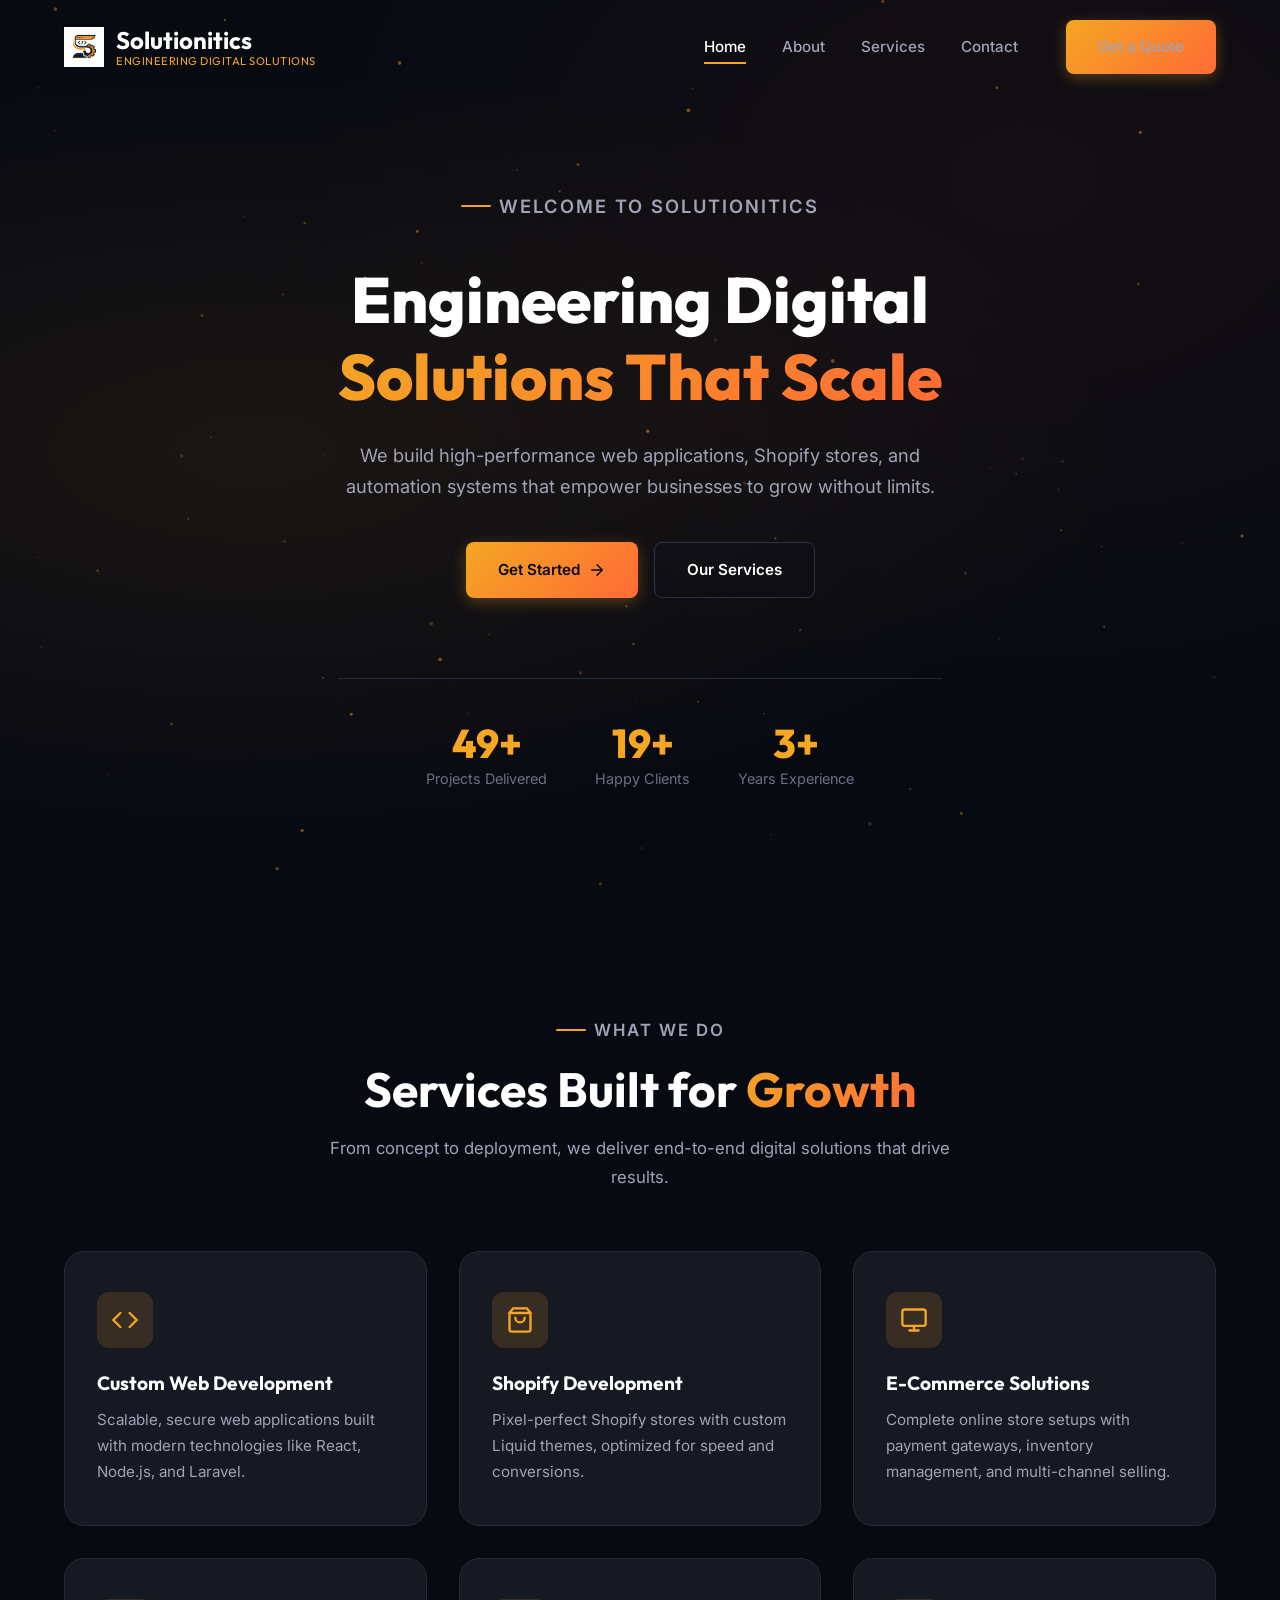
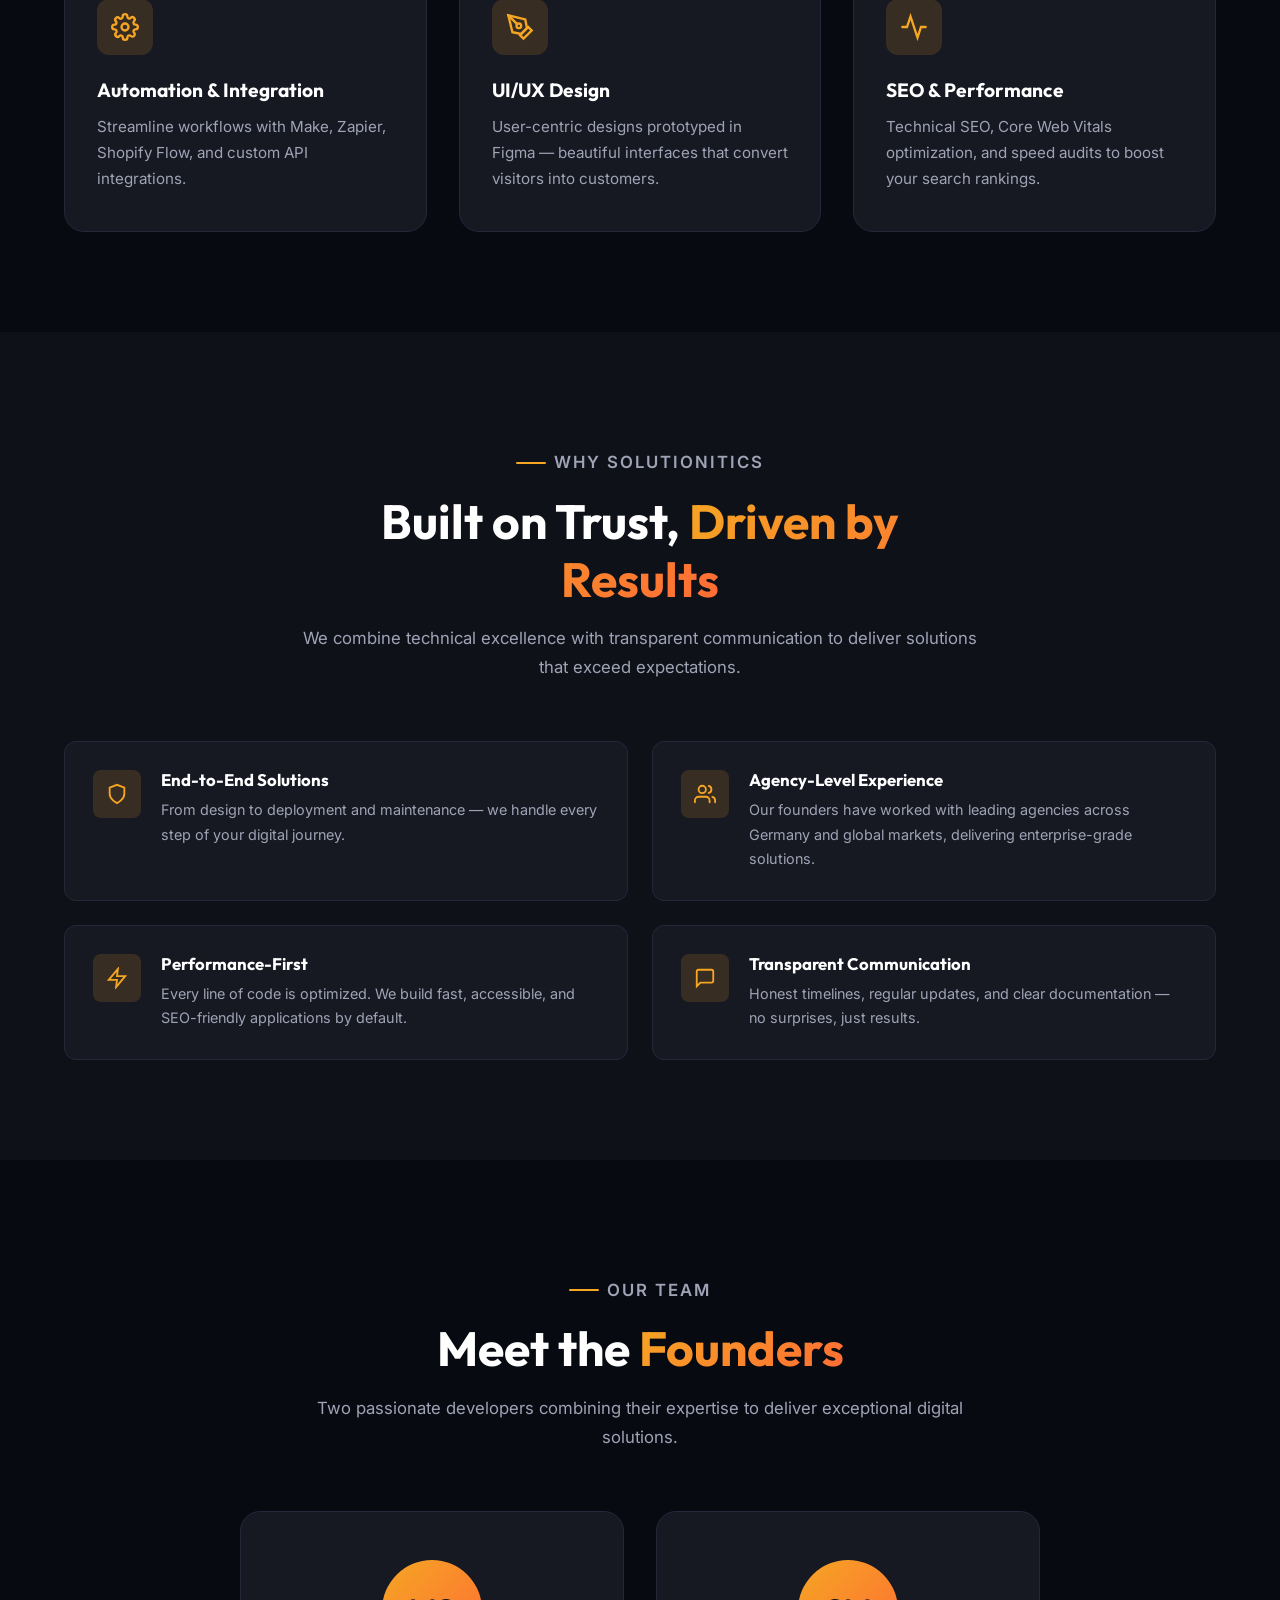
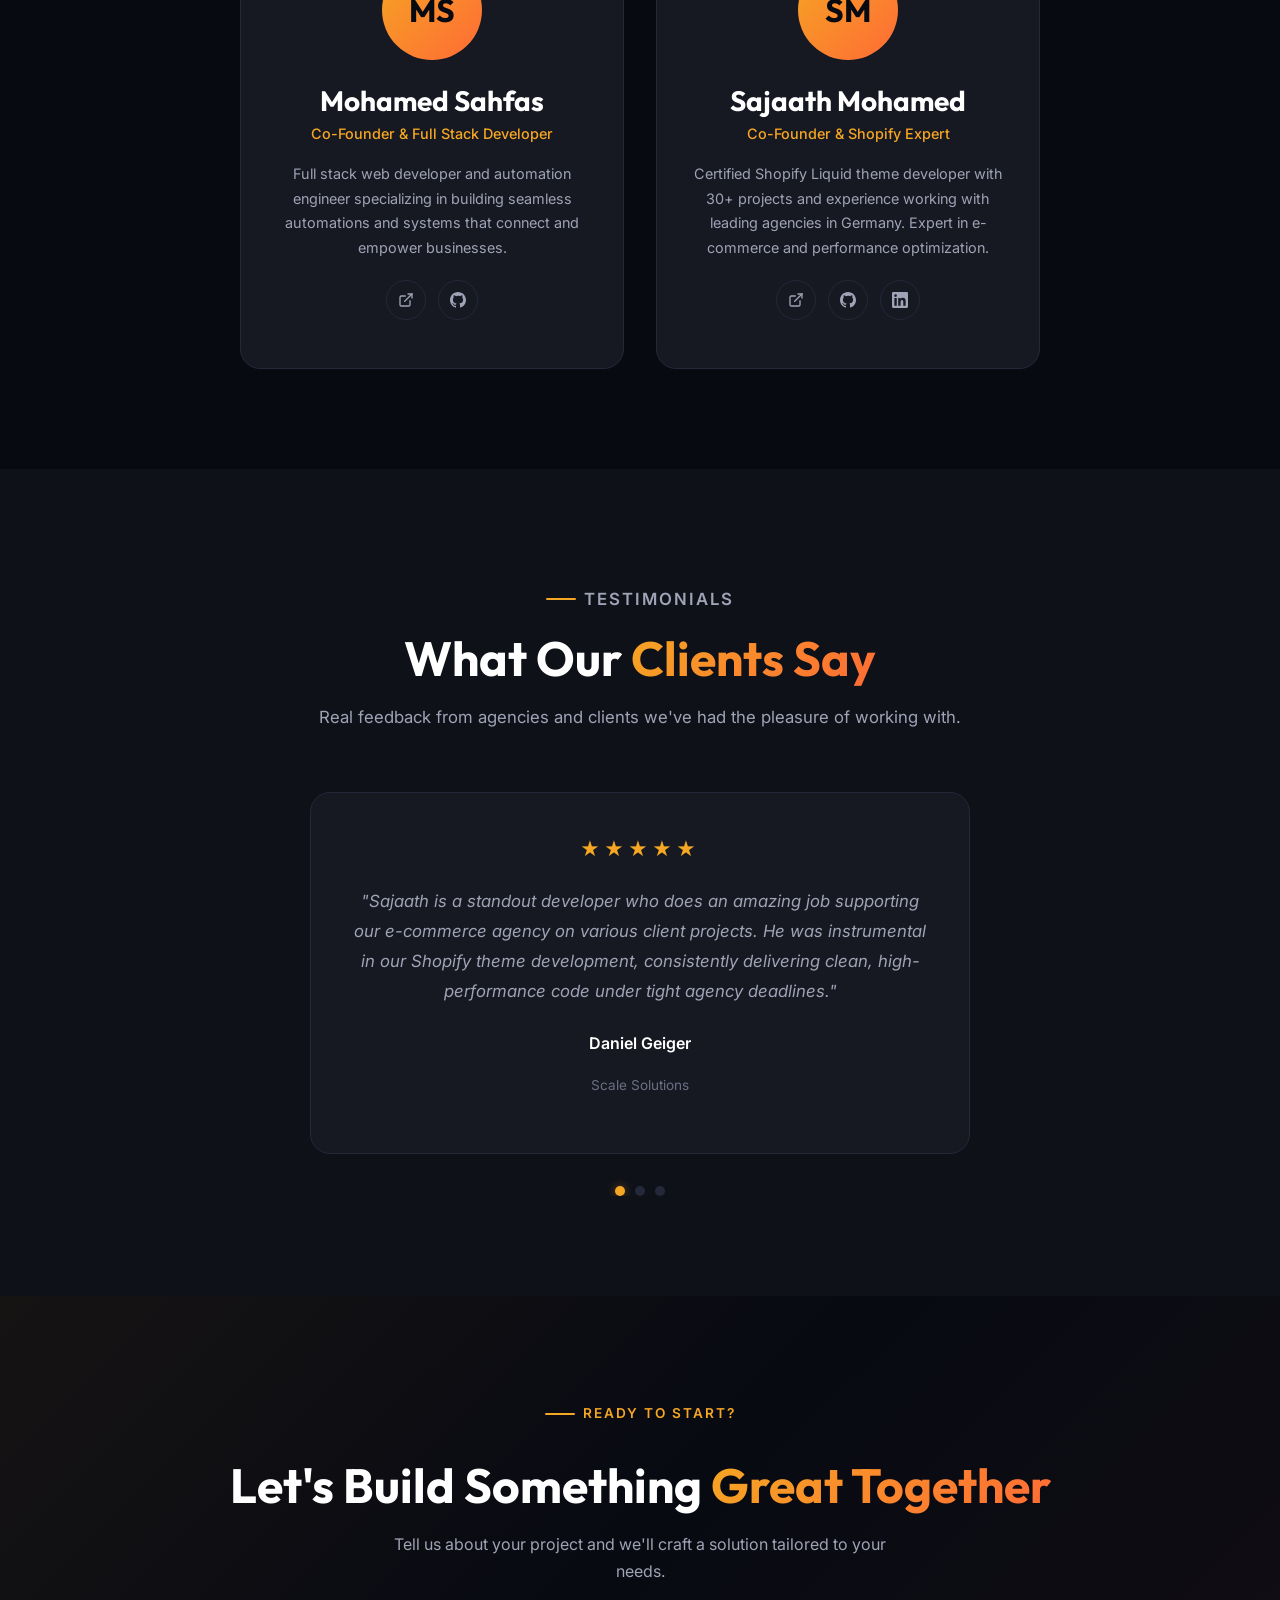
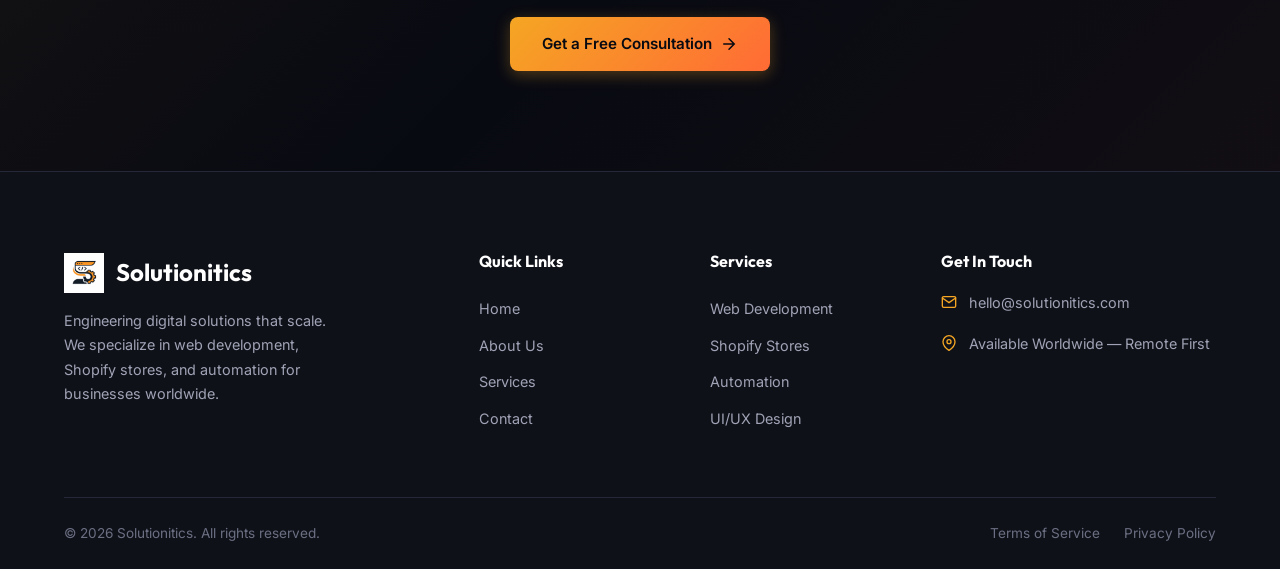
==== commit e071ef89: "logo update" ====
--- a/index.html
+++ b/index.html
@@ -48,7 +48,11 @@
   <nav class="navbar" id="navbar">
     <div class="container nav-inner">
       <a href="index.html" class="nav-logo">
-        <span class="logo-s">S</span>olutionitics
+        <img src="assets/images/logo.png" alt="Solutionitics Logo" class="logo-img">
+        <div class="logo-text-wrap">
+          <span class="logo-text">Solutionitics</span>
+          <span class="logo-tagline">Engineering Digital Solutions</span>
+        </div>
       </a>
       <div class="nav-links" id="nav-links">
         <a href="index.html" class="active">Home</a>
@@ -306,7 +310,8 @@
       <div class="footer-grid">
         <div class="footer-brand">
           <a href="index.html" class="nav-logo" style="margin-bottom:4px;">
-            <span class="logo-s">S</span>olutionitics
+            <img src="assets/images/logo.png" alt="Solutionitics Logo" class="logo-img" style="height:40px;">
+            <span class="logo-text">Solutionitics</span>
           </a>
           <p>Engineering digital solutions that scale. We specialize in web development, Shopify stores, and automation for businesses worldwide.</p>
         </div>
--- a/css/style.css
+++ b/css/style.css
@@ -120,8 +120,11 @@
   border-bottom: 1px solid var(--border); padding: 12px 0;
 }
 .nav-inner { display: flex; align-items: center; justify-content: space-between; }
-.nav-logo { display: flex; align-items: center; gap: 10px; font-family: var(--font-heading); font-size: 1.5rem; font-weight: 700; color: var(--text-primary); }
-.nav-logo img { height: 40px; width: auto; }
+.nav-logo { display: flex; align-items: center; gap: 12px; font-family: var(--font-heading); font-size: 1.5rem; font-weight: 700; color: var(--text-primary); }
+.logo-img { height: 40px; width: auto; }
+.logo-text-wrap { display: flex; flex-direction: column; line-height: 1.2; }
+.logo-text { color: var(--text-primary); }
+.logo-tagline { font-size: 0.7rem; font-weight: 400; color: var(--accent); text-transform: uppercase; letter-spacing: 0.5px; }
 .nav-logo .logo-s { color: var(--accent); }
 .nav-links { display: flex; align-items: center; gap: 36px; }
 .nav-links a { color: var(--text-secondary); font-size: 0.95rem; font-weight: 500; position: relative; }
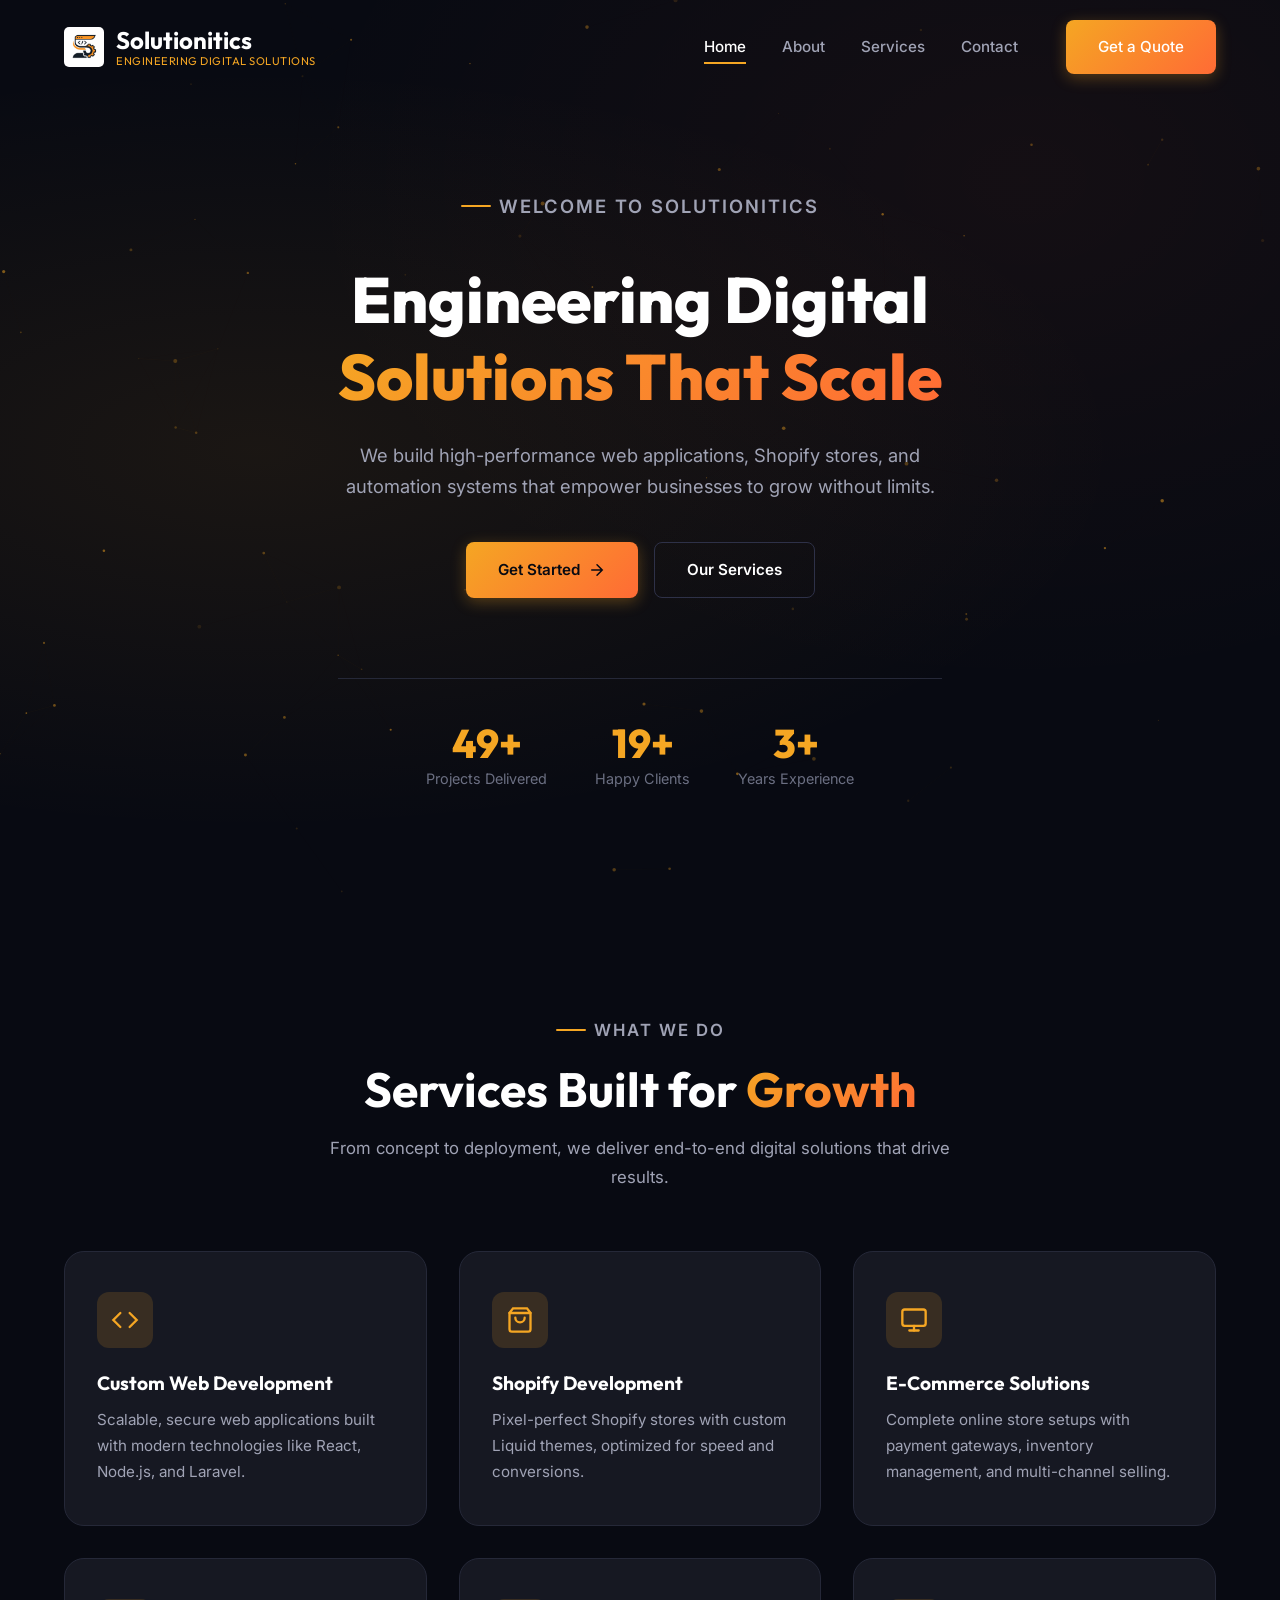
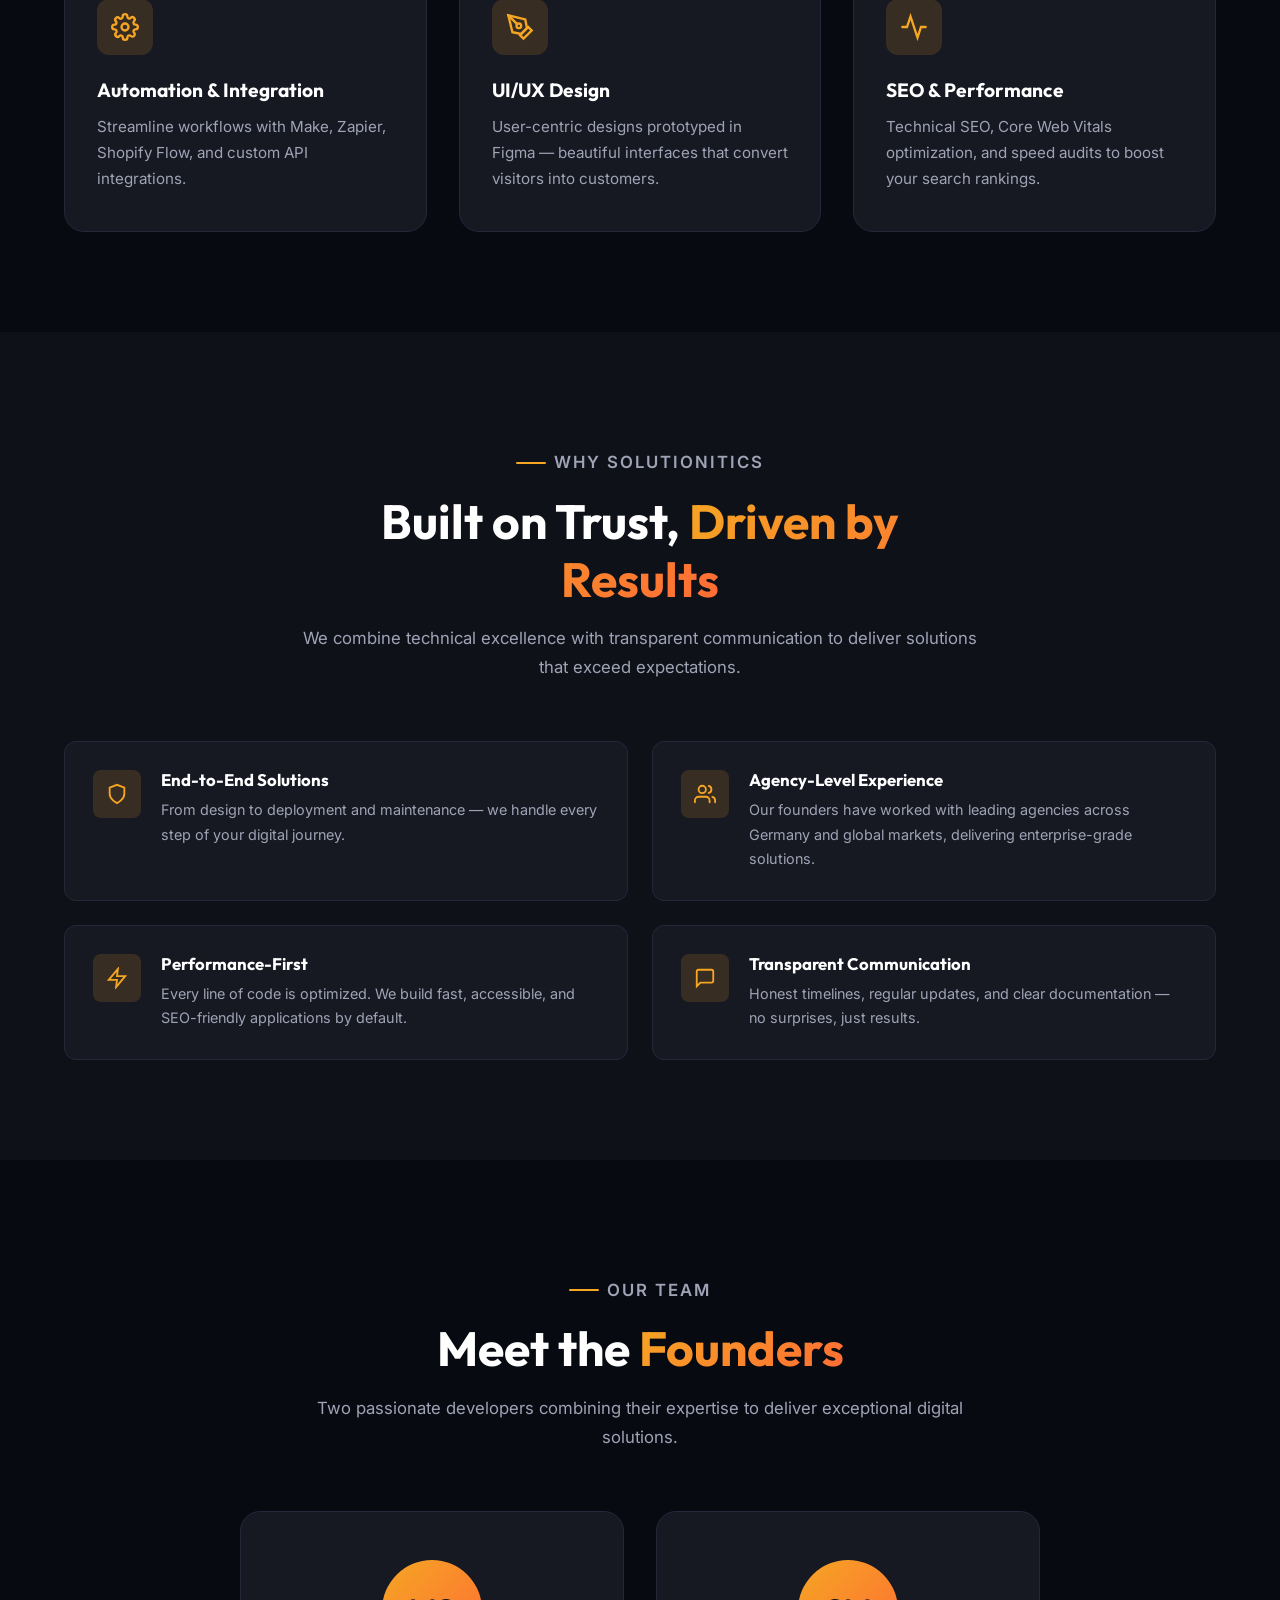
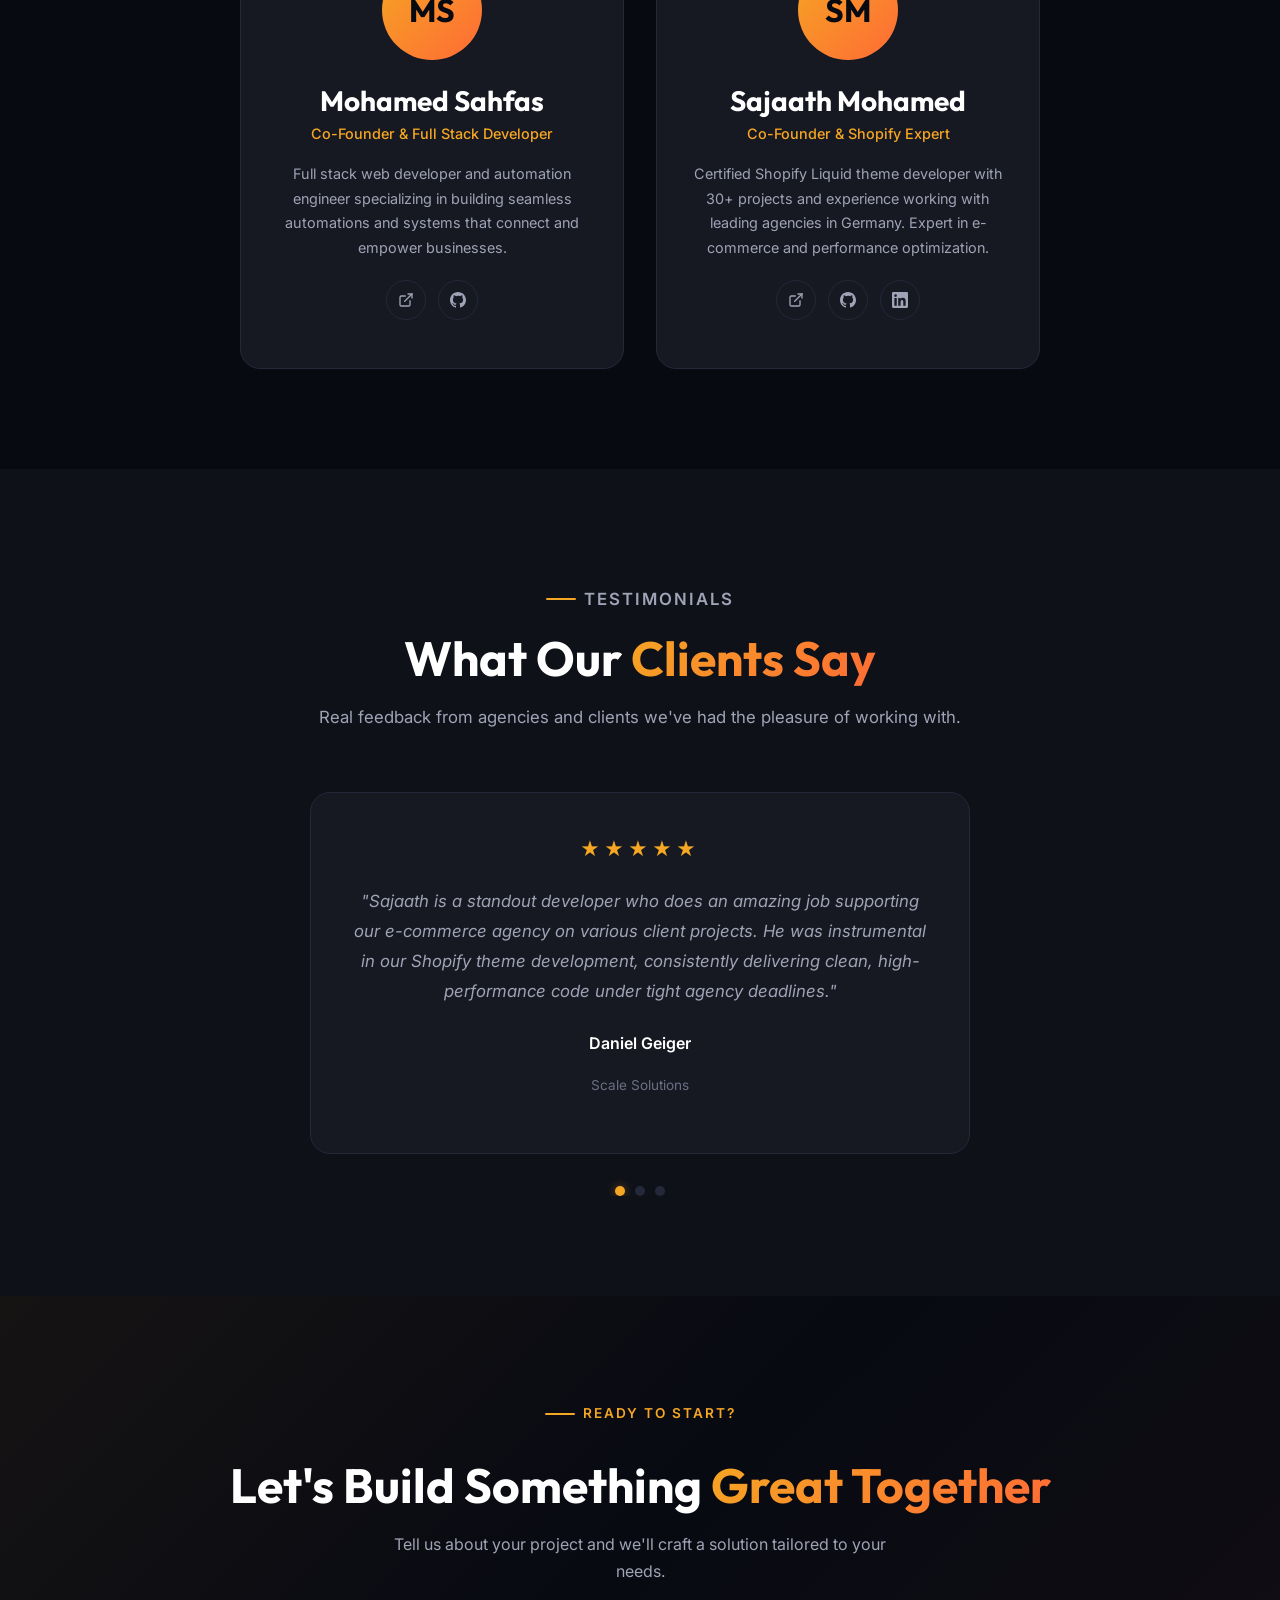
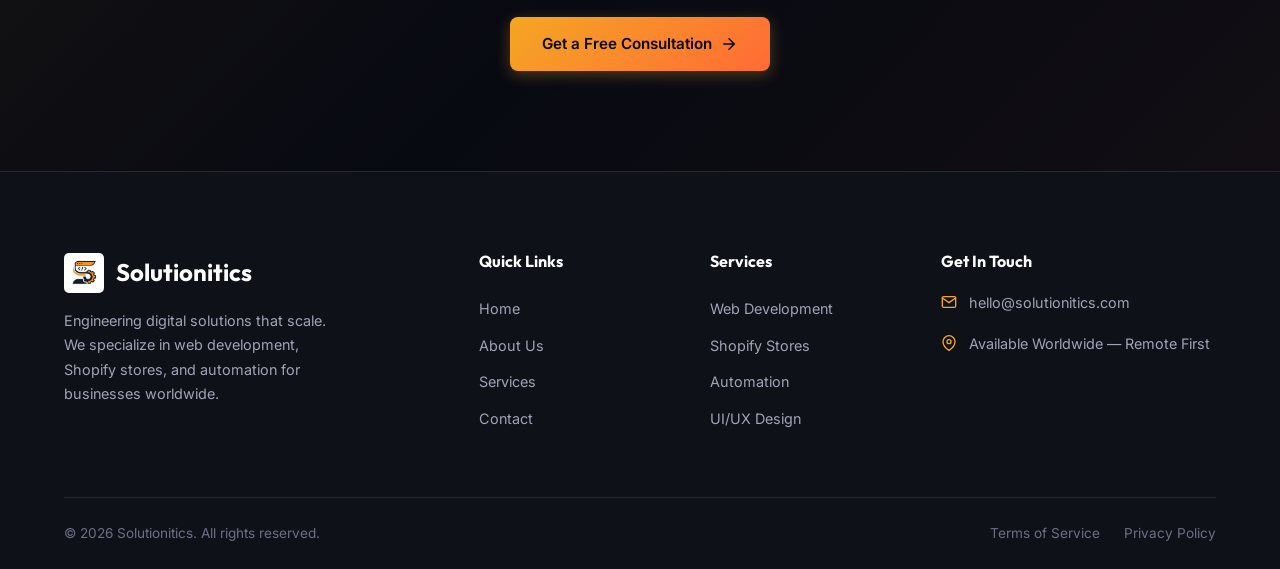
==== commit 05f385ae: "add clarity" ====
--- a/index.html
+++ b/index.html
@@ -20,6 +20,13 @@
   <meta name="twitter:title" content="Solutionitics — Engineering Digital Solutions That Scale">
   <meta name="twitter:description" content="Premium web development, Shopify stores, automation & IT solutions by industry experts.">
   <link rel="stylesheet" href="css/style.css">
+  <script type="text/javascript">
+    (function(c,l,a,r,i,t,y){
+        c[a]=c[a]||function(){(c[a].q=c[a].q||[]).push(arguments)};
+        t=l.createElement(r);t.async=1;t.src="https://www.clarity.ms/tag/"+i;
+        y=l.getElementsByTagName(r)[0];y.parentNode.insertBefore(t,y);
+    })(window, document, "clarity", "script", "whay2vbx6r");
+</script>
   <!-- Schema.org Structured Data -->
   <script type="application/ld+json">
   {
@@ -41,6 +48,7 @@
     }
   }
   </script>
+  
 </head>
 <body>
 
--- a/css/style.css
+++ b/css/style.css
@@ -121,7 +121,7 @@
 }
 .nav-inner { display: flex; align-items: center; justify-content: space-between; }
 .nav-logo { display: flex; align-items: center; gap: 12px; font-family: var(--font-heading); font-size: 1.5rem; font-weight: 700; color: var(--text-primary); }
-.logo-img { height: 40px; width: auto; }
+.logo-img { height: 40px; width: auto; border-radius: 5px;}
 .logo-text-wrap { display: flex; flex-direction: column; line-height: 1.2; }
 .logo-text { color: var(--text-primary); }
 .logo-tagline { font-size: 0.7rem; font-weight: 400; color: var(--accent); text-transform: uppercase; letter-spacing: 0.5px; }
@@ -134,7 +134,7 @@
 }
 .nav-links a:hover, .nav-links a.active { color: var(--text-primary); }
 .nav-links a:hover::after, .nav-links a.active::after { width: 100%; }
-.nav-cta { margin-left: 12px; }
+.nav-cta { margin-left: 12px; color: var(--text-primary)!important;}
 .hamburger { display: none; flex-direction: column; gap: 5px; cursor: pointer; padding: 4px; z-index: 1001; }
 .hamburger span { width: 24px; height: 2px; background: var(--text-primary); transition: var(--transition); border-radius: 2px; }
 .hamburger.active span:nth-child(1) { transform: rotate(45deg) translate(5px, 5px); }
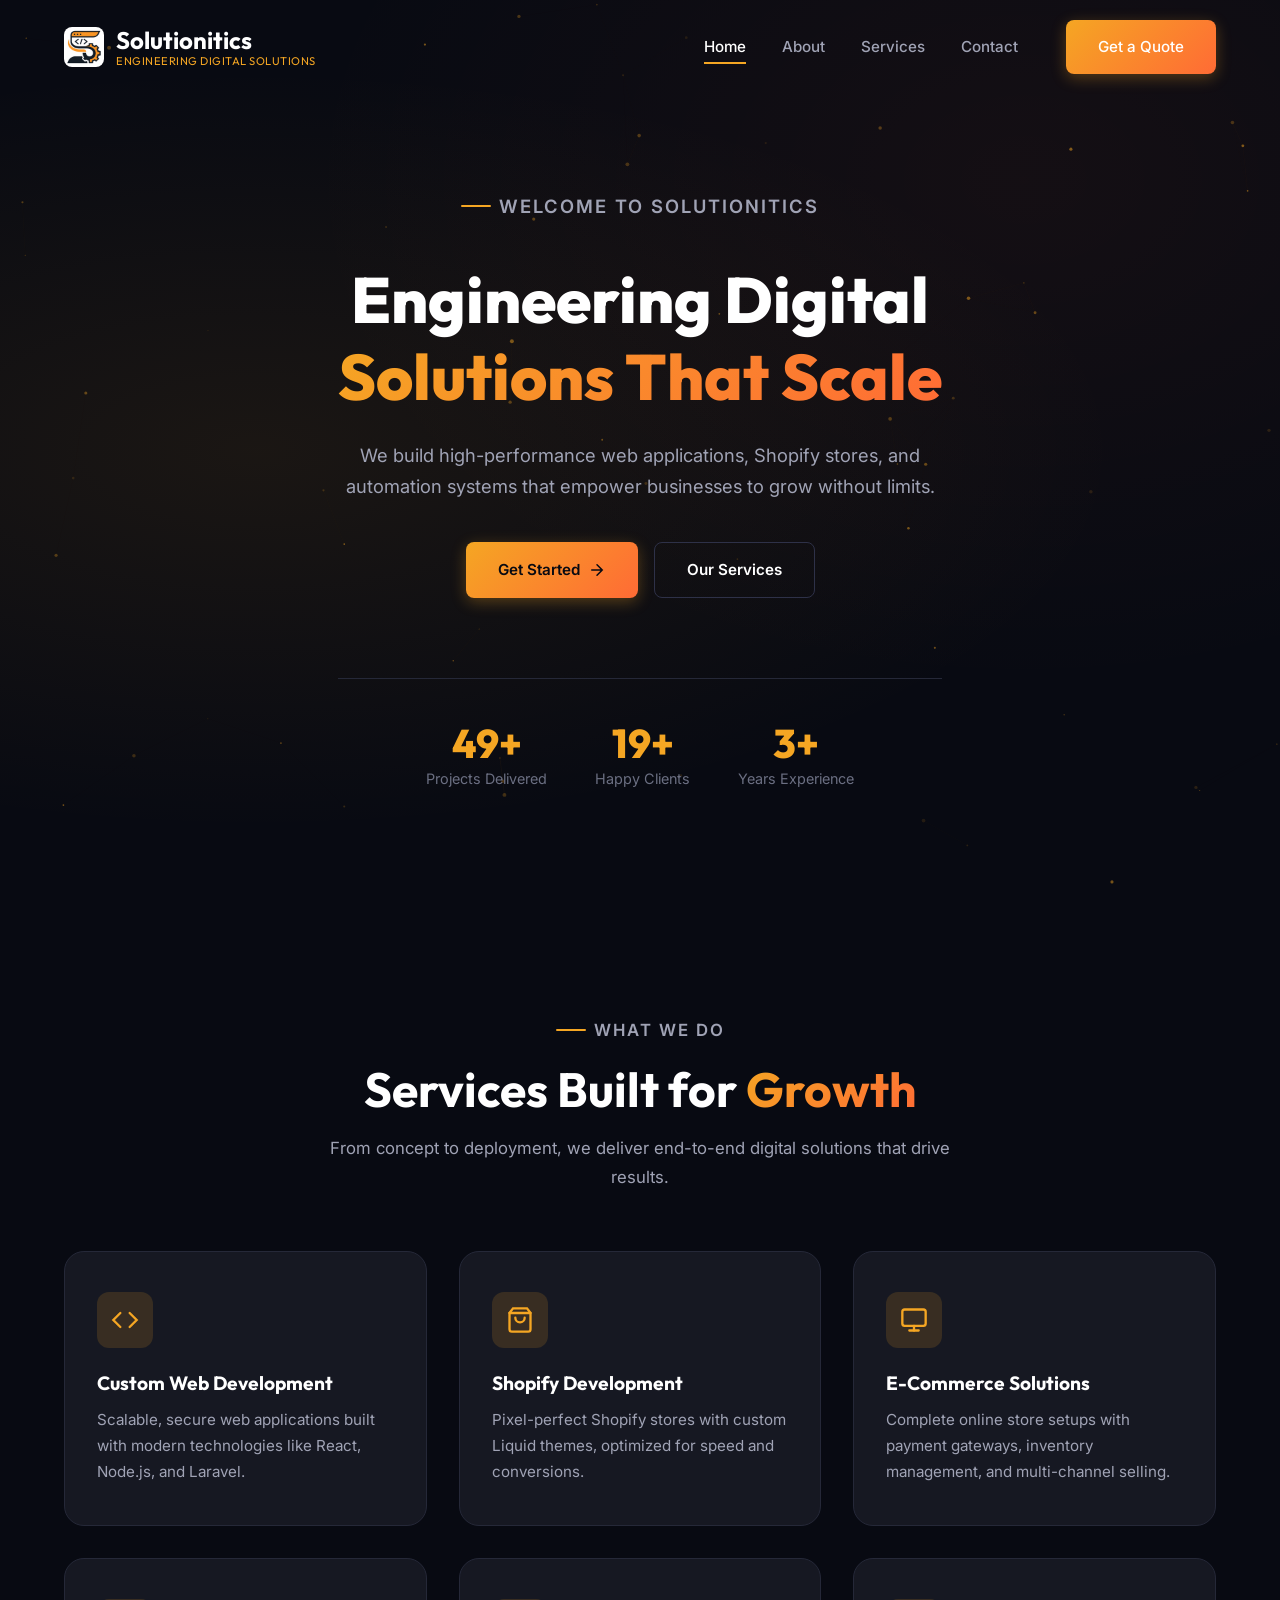
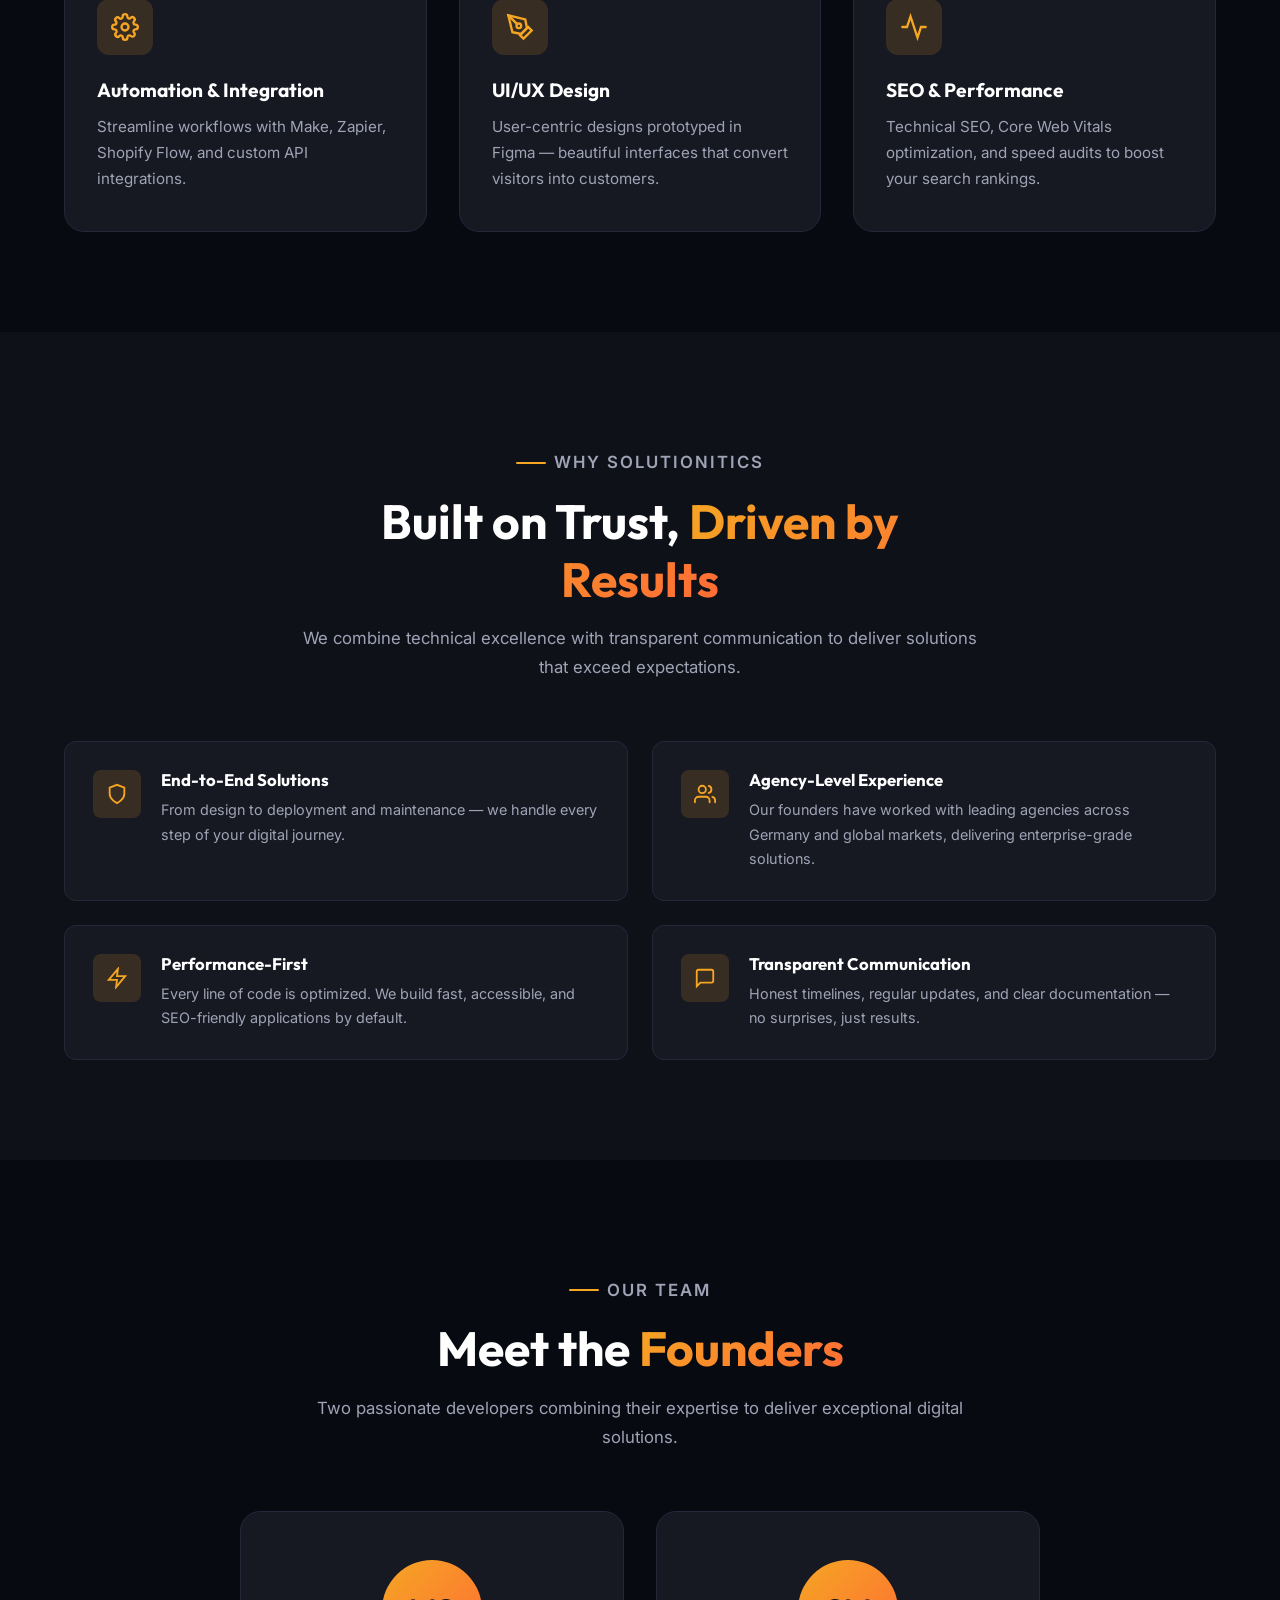
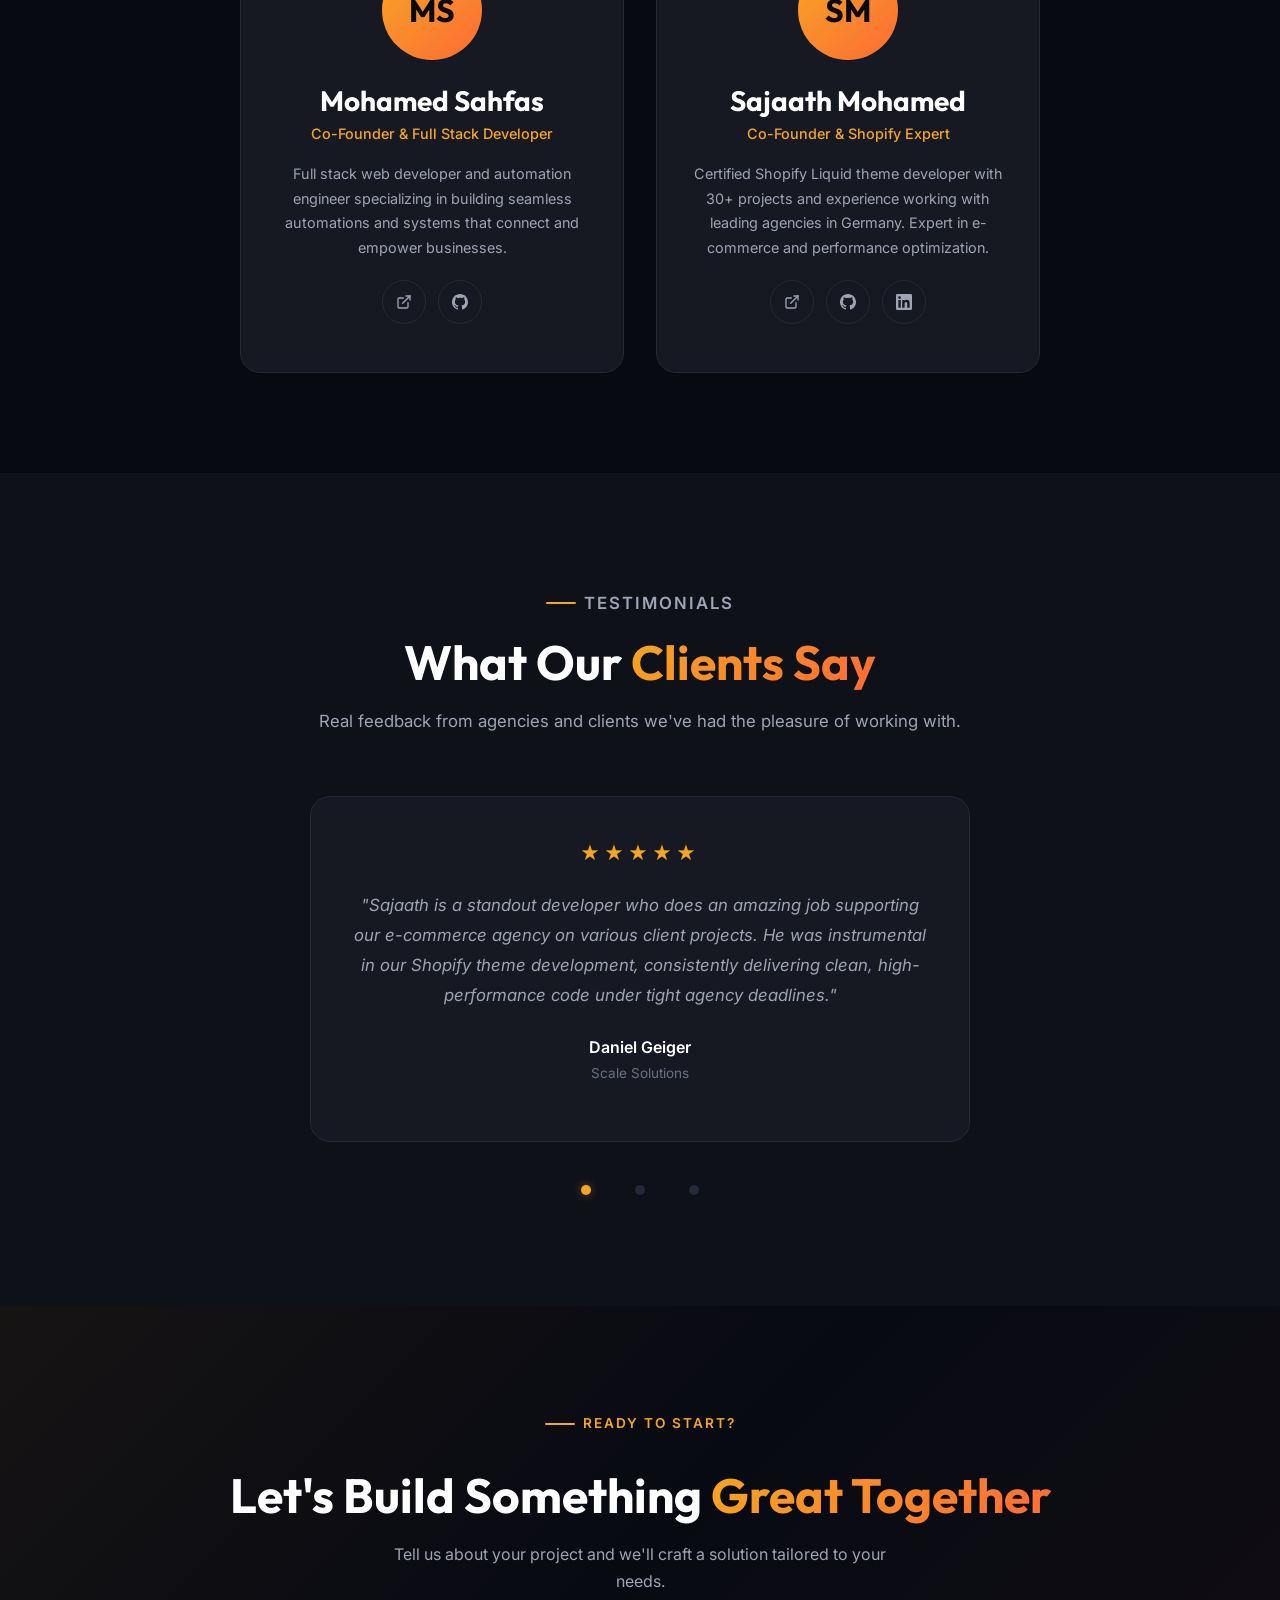
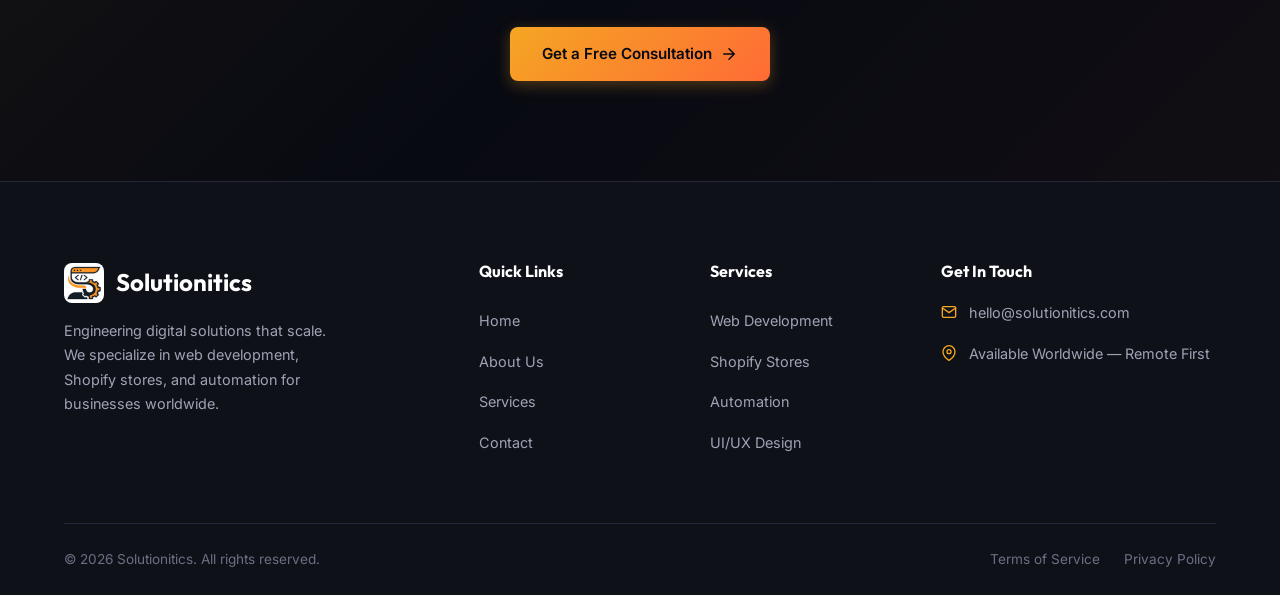
==== commit 8481e68f: "imrprove the site" ====
--- a/index.html
+++ b/index.html
@@ -3,22 +3,15 @@
 <head>
   <meta charset="UTF-8">
   <meta name="viewport" content="width=device-width, initial-scale=1.0">
+  <link rel="preconnect" href="https://fonts.googleapis.com">
+  <link rel="preconnect" href="https://fonts.gstatic.com" crossorigin>
+  <link rel="stylesheet" href="https://fonts.googleapis.com/css2?family=Inter:wght@300;400;500;600;700&amp;family=Outfit:wght@400;500;600;700;800&amp;display=swap">
   <title>Solutionitics — IT Solutions, Web Development & Shopify Experts</title>
   <meta name="description" content="Solutionitics delivers premium web development, Shopify store builds, automation, and IT solutions. Founded by industry experts with 50+ projects delivered.">
   <meta name="keywords" content="web development, Shopify development, automation, IT solutions, full stack, ecommerce, SEO optimization">
   <meta name="author" content="Solutionitics">
   <meta name="robots" content="index, follow">
   <link rel="canonical" href="https://solutionitics.com/">
-  <!-- Open Graph -->
-  <meta property="og:type" content="website">
-  <meta property="og:title" content="Solutionitics — Engineering Digital Solutions That Scale">
-  <meta property="og:description" content="Premium web development, Shopify stores, automation & IT solutions by industry experts.">
-  <meta property="og:url" content="https://solutionitics.com/">
-  <meta property="og:site_name" content="Solutionitics">
-  <!-- Twitter Card -->
-  <meta name="twitter:card" content="summary_large_image">
-  <meta name="twitter:title" content="Solutionitics — Engineering Digital Solutions That Scale">
-  <meta name="twitter:description" content="Premium web development, Shopify stores, automation & IT solutions by industry experts.">
   <link rel="stylesheet" href="css/style.css">
   <script type="text/javascript">
     (function(c,l,a,r,i,t,y){
@@ -27,53 +20,121 @@
         y=l.getElementsByTagName(r)[0];y.parentNode.insertBefore(t,y);
     })(window, document, "clarity", "script", "whay2vbx6r");
 </script>
-  <!-- Schema.org Structured Data -->
+  
+  <!-- Icons & PWA -->
+  <link rel="icon" href="favicon.ico" sizes="any">
+  <link rel="icon" type="image/png" sizes="32x32" href="assets/images/favicon-32.png">
+  <link rel="icon" type="image/png" sizes="16x16" href="assets/images/favicon-16.png">
+  <link rel="apple-touch-icon" href="assets/images/apple-touch-icon.png">
+  <link rel="manifest" href="site.webmanifest">
+  <meta name="theme-color" content="#080A12">
+  <meta name="color-scheme" content="dark">
+  <!-- Open Graph -->
+  <meta property="og:type" content="website">
+  <meta property="og:site_name" content="Solutionitics">
+  <meta property="og:locale" content="en_US">
+  <meta property="og:title" content="Solutionitics — Engineering Digital Solutions That Scale">
+  <meta property="og:description" content="Premium web development, Shopify stores, automation & IT solutions by industry experts.">
+  <meta property="og:url" content="https://solutionitics.com/">
+  <meta property="og:image" content="https://solutionitics.com/assets/images/og-image.jpg">
+  <meta property="og:image:width" content="1200">
+  <meta property="og:image:height" content="630">
+  <meta property="og:image:alt" content="Solutionitics — Engineering Digital Solutions">
+  <!-- Twitter Card -->
+  <meta name="twitter:card" content="summary_large_image">
+  <meta name="twitter:title" content="Solutionitics — Engineering Digital Solutions That Scale">
+  <meta name="twitter:description" content="Premium web development, Shopify stores, automation & IT solutions by industry experts.">
+  <meta name="twitter:image" content="https://solutionitics.com/assets/images/og-image.jpg">
+  <!-- If JS fails, never leave the page blank -->
+  <noscript><style>.reveal{opacity:1!important;transform:none!important}</style></noscript>
   <script type="application/ld+json">
   {
     "@context": "https://schema.org",
-    "@type": "Organization",
-    "name": "Solutionitics",
-    "url": "https://solutionitics.com",
-    "description": "IT solutions company specializing in web development, Shopify stores, and automation.",
-    "foundingDate": "2026",
-    "founders": [
-      {"@type": "Person", "name": "Mohamed Sahfas", "jobTitle": "Co-Founder & Full Stack Developer"},
-      {"@type": "Person", "name": "Sajaath Mohamed", "jobTitle": "Co-Founder & Shopify Expert"}
-    ],
-    "sameAs": [],
-    "contactPoint": {
-      "@type": "ContactPoint",
-      "email": "hello@solutionitics.com",
-      "contactType": "customer service"
+    "@graph": [
+    {
+      "@type": "Organization",
+      "@id": "https://solutionitics.com/#organization",
+      "name": "Solutionitics",
+      "url": "https://solutionitics.com",
+      "logo": "https://solutionitics.com/assets/images/icon-512.png",
+      "image": "https://solutionitics.com/assets/images/og-image.jpg",
+      "description": "IT solutions company specializing in web development, Shopify stores, and automation.",
+      "foundingDate": "2026",
+      "areaServed": "Worldwide",
+      "founder": [
+        {
+          "@type": "Person",
+          "name": "Mohamed Sahfas",
+          "jobTitle": "Co-Founder & Full Stack Developer",
+          "sameAs": ["https://sahfas.github.io/", "https://github.com/sahfas"]
+        },
+        {
+          "@type": "Person",
+          "name": "Sajaath Mohamed",
+          "jobTitle": "Co-Founder & Shopify Expert",
+          "sameAs": [
+            "https://sajaath-mohamed.online/",
+            "https://github.com/mohamedsajaath",
+            "https://www.linkedin.com/in/sajaathmohamed"
+          ]
+        }
+      ],
+      "contactPoint": {
+        "@type": "ContactPoint",
+        "email": "hello@solutionitics.com",
+        "contactType": "customer service",
+        "availableLanguage": ["English"]
+      }
+    },
+    {
+      "@type": "WebSite",
+      "@id": "https://solutionitics.com/#website",
+      "url": "https://solutionitics.com",
+      "name": "Solutionitics",
+      "publisher": { "@id": "https://solutionitics.com/#organization" },
+      "inLanguage": "en"
     }
+    ]
   }
   </script>
-  
 </head>
 <body>
 
+  <a href="#main" class="skip-link">Skip to main content</a>
+
+
   <!-- ===== NAVIGATION ===== -->
   <nav class="navbar" id="navbar">
+    <div class="nav-backdrop" id="nav-backdrop" aria-hidden="true"></div>
     <div class="container nav-inner">
-      <a href="index.html" class="nav-logo">
-        <img src="assets/images/logo.png" alt="Solutionitics Logo" class="logo-img">
-        <div class="logo-text-wrap">
+      <a href="index.html" class="nav-logo" aria-label="Solutionitics — home">
+        <img src="assets/images/logo.png" alt="" width="40" height="40" class="logo-img">
+        <span class="logo-text-wrap">
           <span class="logo-text">Solutionitics</span>
           <span class="logo-tagline">Engineering Digital Solutions</span>
-        </div>
+        </span>
       </a>
+
+      <button type="button" class="hamburger" id="hamburger"
+              aria-label="Open menu" aria-expanded="false" aria-controls="nav-links">
+        <span></span><span></span><span></span>
+      </button>
+
       <div class="nav-links" id="nav-links">
-        <a href="index.html" class="active">Home</a>
+        <a href="index.html" class="active" aria-current="page">Home</a>
         <a href="about.html">About</a>
         <a href="services.html">Services</a>
         <a href="contact.html">Contact</a>
         <a href="contact.html" class="btn btn-primary nav-cta">Get a Quote</a>
-      </div>
-      <div class="hamburger" id="hamburger" aria-label="Toggle menu">
-        <span></span><span></span><span></span>
+        <div class="nav-menu-footer">
+          <span>Get in touch</span>
+          <a href="mailto:hello@solutionitics.com"><svg width="16" height="16" viewBox="0 0 24 24" fill="none" stroke="currentColor" stroke-width="2" stroke-linecap="round" aria-hidden="true"><path d="M4 4h16c1.1 0 2 .9 2 2v12c0 1.1-.9 2-2 2H4c-1.1 0-2-.9-2-2V6c0-1.1.9-2 2-2z"/><polyline points="22,6 12,13 2,6"/></svg> hello@solutionitics.com</a>
+        </div>
       </div>
     </div>
   </nav>
+
+  <main id="main">
 
   <!-- ===== HERO ===== -->
   <section class="hero" id="hero">
@@ -290,10 +351,10 @@
             </div>
           </div>
         </div>
-        <div class="testimonial-dots">
-          <span class="dot active" data-index="0"></span>
-          <span class="dot" data-index="1"></span>
-          <span class="dot" data-index="2"></span>
+        <div class="testimonial-dots" aria-label="Choose a testimonial">
+          <button type="button" class="dot active" data-index="0" aria-current="true" aria-label="Show testimonial 1 of 3"></button>
+          <button type="button" class="dot" data-index="1" aria-current="false" aria-label="Show testimonial 2 of 3"></button>
+          <button type="button" class="dot" data-index="2" aria-current="false" aria-label="Show testimonial 3 of 3"></button>
         </div>
       </div>
     </div>
@@ -312,13 +373,15 @@
     </div>
   </section>
 
+  </main>
+
   <!-- ===== FOOTER ===== -->
   <footer class="footer">
     <div class="container">
       <div class="footer-grid">
         <div class="footer-brand">
-          <a href="index.html" class="nav-logo" style="margin-bottom:4px;">
-            <img src="assets/images/logo.png" alt="Solutionitics Logo" class="logo-img" style="height:40px;">
+          <a href="index.html" class="nav-logo" aria-label="Solutionitics — home">
+            <img src="assets/images/logo.png" alt="" width="40" height="40" class="logo-img">
             <span class="logo-text">Solutionitics</span>
           </a>
           <p>Engineering digital solutions that scale. We specialize in web development, Shopify stores, and automation for businesses worldwide.</p>
@@ -344,17 +407,17 @@
         <div>
           <h4>Get In Touch</h4>
           <div class="footer-contact-item">
-            <svg width="16" height="16" viewBox="0 0 24 24" fill="none" stroke="currentColor" stroke-width="2" stroke-linecap="round"><path d="M4 4h16c1.1 0 2 .9 2 2v12c0 1.1-.9 2-2 2H4c-1.1 0-2-.9-2-2V6c0-1.1.9-2 2-2z"/><polyline points="22,6 12,13 2,6"/></svg>
-            <span>hello@solutionitics.com</span>
+            <svg width="16" height="16" viewBox="0 0 24 24" fill="none" stroke="currentColor" stroke-width="2" stroke-linecap="round" aria-hidden="true"><path d="M4 4h16c1.1 0 2 .9 2 2v12c0 1.1-.9 2-2 2H4c-1.1 0-2-.9-2-2V6c0-1.1.9-2 2-2z"/><polyline points="22,6 12,13 2,6"/></svg>
+            <a href="mailto:hello@solutionitics.com">hello@solutionitics.com</a>
           </div>
           <div class="footer-contact-item">
-            <svg width="16" height="16" viewBox="0 0 24 24" fill="none" stroke="currentColor" stroke-width="2" stroke-linecap="round"><path d="M21 10c0 7-9 13-9 13s-9-6-9-13a9 9 0 0118 0z"/><circle cx="12" cy="10" r="3"/></svg>
+            <svg width="16" height="16" viewBox="0 0 24 24" fill="none" stroke="currentColor" stroke-width="2" stroke-linecap="round" aria-hidden="true"><path d="M21 10c0 7-9 13-9 13s-9-6-9-13a9 9 0 0118 0z"/><circle cx="12" cy="10" r="3"/></svg>
             <span>Available Worldwide — Remote First</span>
           </div>
         </div>
       </div>
       <div class="footer-bottom">
-        <span>© 2026 Solutionitics. All rights reserved.</span>
+        <span>&copy; <span data-current-year>2026</span> Solutionitics. All rights reserved.</span>
         <div class="footer-legal">
           <a href="terms.html">Terms of Service</a>
           <a href="privacy.html">Privacy Policy</a>
--- a/css/style.css
+++ b/css/style.css
@@ -1,9 +1,12 @@
 /* ============================================
    SOLUTIONITICS — Design System
    Dark theme with orange (#F5A623) accents
+
+   Fonts are loaded via <link rel="preconnect"/"stylesheet"> in each
+   page's <head>, not @import — an @import here forces the browser to
+   fetch this file, parse it, and only then discover the fonts,
+   serialising two round trips before any text can paint.
    ============================================ */
-
-@import url('https://fonts.googleapis.com/css2?family=Inter:wght@300;400;500;600;700&family=Outfit:wght@400;500;600;700;800&display=swap');
 
 /* --- 1. CSS Variables --- */
 :root {
@@ -31,14 +34,20 @@
   --shadow-card: 0 4px 24px rgba(0,0,0,0.3);
   --shadow-glow: 0 0 30px rgba(245,166,35,0.15);
   --transition: 0.3s cubic-bezier(0.4, 0, 0.2, 1);
-  --font-heading: 'Outfit', sans-serif;
-  --font-body: 'Inter', sans-serif;
+  --font-heading: 'Outfit', system-ui, -apple-system, 'Segoe UI', sans-serif;
+  --font-body: 'Inter', system-ui, -apple-system, 'Segoe UI', sans-serif;
   --nav-height: 80px;
+  --tap-target: 48px;
 }
 
 /* --- 2. Reset & Base --- */
 *, *::before, *::after { box-sizing: border-box; margin: 0; padding: 0; }
-html { scroll-behavior: smooth; font-size: 16px; }
+html {
+  font-size: 16px;
+  /* keep anchored sections clear of the fixed navbar */
+  scroll-padding-top: calc(var(--nav-height) + 16px);
+  -webkit-text-size-adjust: 100%;
+}
 body {
   font-family: var(--font-body);
   background: var(--bg-primary);
@@ -46,18 +55,42 @@
   line-height: 1.7;
   overflow-x: hidden;
   -webkit-font-smoothing: antialiased;
+  -webkit-tap-highlight-color: transparent;
 }
 img { max-width: 100%; height: auto; display: block; }
 a { color: var(--accent); text-decoration: none; transition: var(--transition); }
 a:hover { color: var(--accent-light); }
 ul, ol { list-style: none; }
-button { cursor: pointer; font-family: var(--font-body); border: none; }
+button { cursor: pointer; font-family: var(--font-body); border: none; background: none; color: inherit; }
 ::selection { background: var(--accent); color: var(--bg-primary); }
+
+/* Visible keyboard focus — the site had none before. */
+:focus-visible {
+  outline: 2px solid var(--accent);
+  outline-offset: 3px;
+  border-radius: 4px;
+}
+:focus:not(:focus-visible) { outline: none; }
+
+/* Skip link for keyboard and screen-reader users */
+.skip-link {
+  position: absolute; left: 12px; top: -100px; z-index: 1200;
+  background: var(--accent); color: var(--bg-primary);
+  padding: 12px 20px; border-radius: var(--radius-sm);
+  font-weight: 600; transition: top var(--transition);
+}
+.skip-link:focus { top: 12px; color: var(--bg-primary); }
+
+.visually-hidden {
+  position: absolute !important; width: 1px; height: 1px;
+  padding: 0; margin: -1px; overflow: hidden;
+  clip: rect(0 0 0 0); white-space: nowrap; border: 0;
+}
 
 /* --- 3. Typography --- */
 h1, h2, h3, h4, h5, h6 { font-family: var(--font-heading); color: var(--text-primary); line-height: 1.2; font-weight: 700; }
-h1 { font-size: clamp(2.5rem, 5vw, 4rem); font-weight: 800; }
-h2 { font-size: clamp(2rem, 4vw, 3rem); }
+h1 { font-size: clamp(2.15rem, 5vw, 4rem); font-weight: 800; }
+h2 { font-size: clamp(1.75rem, 4vw, 3rem); }
 h3 { font-size: clamp(1.25rem, 2.5vw, 1.75rem); }
 h4 { font-size: 1.25rem; }
 p { margin-bottom: 1rem; }
@@ -74,6 +107,7 @@
 }
 .section-label::before {
   content: ''; width: 30px; height: 2px; background: var(--accent); border-radius: 2px;
+  flex-shrink: 0;
 }
 
 /* --- 4. Layout --- */
@@ -88,10 +122,11 @@
 
 /* --- 5. Buttons --- */
 .btn {
-  display: inline-flex; align-items: center; gap: 8px;
+  display: inline-flex; align-items: center; justify-content: center; gap: 8px;
   padding: 14px 32px; border-radius: var(--radius-sm);
-  font-weight: 600; font-size: 0.95rem;
+  font-weight: 600; font-size: 0.95rem; min-height: var(--tap-target);
   transition: var(--transition); position: relative; overflow: hidden;
+  text-align: center;
 }
 .btn-primary {
   background: var(--gradient-accent); color: var(--bg-primary);
@@ -101,6 +136,8 @@
   transform: translateY(-2px); color: var(--bg-primary);
   box-shadow: 0 8px 25px rgba(245,166,35,0.4);
 }
+.btn-primary:active { transform: translateY(0); }
+.btn-primary[disabled] { opacity: 0.65; cursor: not-allowed; transform: none; }
 .btn-secondary {
   background: transparent; color: var(--text-primary);
   border: 1px solid var(--border-light);
@@ -109,23 +146,30 @@
   border-color: var(--accent); color: var(--accent);
   background: var(--accent-glow); transform: translateY(-2px);
 }
+.btn-secondary:active { transform: translateY(0); }
 
 /* --- 6. Navigation --- */
 .navbar {
   position: fixed; top: 0; left: 0; width: 100%; z-index: 1000;
   padding: 20px 0; transition: var(--transition);
+  padding-top: max(20px, env(safe-area-inset-top));
 }
 .navbar.scrolled {
   background: rgba(8, 10, 18, 0.9); backdrop-filter: blur(20px);
+  -webkit-backdrop-filter: blur(20px);
   border-bottom: 1px solid var(--border); padding: 12px 0;
 }
-.nav-inner { display: flex; align-items: center; justify-content: space-between; }
-.nav-logo { display: flex; align-items: center; gap: 12px; font-family: var(--font-heading); font-size: 1.5rem; font-weight: 700; color: var(--text-primary); }
-.logo-img { height: 40px; width: auto; border-radius: 5px;}
+.nav-inner { display: flex; align-items: center; justify-content: space-between; gap: 16px; }
+.nav-logo {
+  display: flex; align-items: center; gap: 12px;
+  font-family: var(--font-heading); font-size: 1.5rem; font-weight: 700;
+  color: var(--text-primary); flex-shrink: 0;
+}
+.nav-logo:hover { color: var(--text-primary); }
+.logo-img { height: 40px; width: 40px; border-radius: 8px; flex-shrink: 0; }
 .logo-text-wrap { display: flex; flex-direction: column; line-height: 1.2; }
 .logo-text { color: var(--text-primary); }
 .logo-tagline { font-size: 0.7rem; font-weight: 400; color: var(--accent); text-transform: uppercase; letter-spacing: 0.5px; }
-.nav-logo .logo-s { color: var(--accent); }
 .nav-links { display: flex; align-items: center; gap: 36px; }
 .nav-links a { color: var(--text-secondary); font-size: 0.95rem; font-weight: 500; position: relative; }
 .nav-links a::after {
@@ -134,16 +178,40 @@
 }
 .nav-links a:hover, .nav-links a.active { color: var(--text-primary); }
 .nav-links a:hover::after, .nav-links a.active::after { width: 100%; }
-.nav-cta { margin-left: 12px; color: var(--text-primary)!important;}
-.hamburger { display: none; flex-direction: column; gap: 5px; cursor: pointer; padding: 4px; z-index: 1001; }
-.hamburger span { width: 24px; height: 2px; background: var(--text-primary); transition: var(--transition); border-radius: 2px; }
+/* the CTA is a button, never an underlined section link */
+.nav-cta { margin-left: 12px; color: var(--text-primary) !important; }
+.nav-cta::after, .nav-cta:hover::after { display: none; content: none; }
+
+.nav-menu-footer { display: none; }
+
+.hamburger {
+  display: none; flex-direction: column; gap: 5px; align-items: center; justify-content: center;
+  width: var(--tap-target); height: var(--tap-target);
+  margin-right: -8px; padding: 0;
+  cursor: pointer; z-index: 1001; border-radius: var(--radius-sm);
+}
+.hamburger span {
+  width: 24px; height: 2px; background: var(--text-primary);
+  transition: var(--transition); border-radius: 2px; display: block;
+}
 .hamburger.active span:nth-child(1) { transform: rotate(45deg) translate(5px, 5px); }
 .hamburger.active span:nth-child(2) { opacity: 0; }
 .hamburger.active span:nth-child(3) { transform: rotate(-45deg) translate(5px, -5px); }
 
+.nav-backdrop {
+  position: fixed; inset: 0; z-index: 998;
+  background: rgba(4, 5, 10, 0.65);
+  backdrop-filter: blur(4px); -webkit-backdrop-filter: blur(4px);
+  opacity: 0; visibility: hidden;
+  transition: opacity var(--transition), visibility var(--transition);
+}
+body.nav-open .nav-backdrop { opacity: 1; visibility: visible; }
+
 /* --- 7. Hero Section --- */
 .hero {
-  min-height: 100vh; display: flex; align-items: center;
+  min-height: 100vh;
+  min-height: 100svh; /* avoids the mobile URL-bar jump */
+  display: flex; align-items: center;
   position: relative; overflow: hidden; padding-top: var(--nav-height);
 }
 .hero-bg {
@@ -222,7 +290,7 @@
 .team-card p { font-size: 0.9rem; }
 .team-links { display: flex; gap: 12px; justify-content: center; margin-top: 20px; }
 .team-links a {
-  width: 40px; height: 40px; border-radius: 50%; border: 1px solid var(--border);
+  width: 44px; height: 44px; border-radius: 50%; border: 1px solid var(--border);
   display: flex; align-items: center; justify-content: center;
   color: var(--text-secondary); transition: var(--transition); font-size: 14px;
 }
@@ -238,14 +306,20 @@
 }
 .testimonial-card .stars { color: var(--accent); font-size: 1.2rem; margin-bottom: 20px; letter-spacing: 4px; }
 .testimonial-card blockquote { font-size: 1.05rem; color: var(--text-secondary); line-height: 1.8; font-style: italic; margin-bottom: 24px; }
-.testimonial-card .author { font-weight: 600; color: var(--text-primary); }
+.testimonial-card .author { font-weight: 600; color: var(--text-primary); margin-bottom: 0; }
 .testimonial-card .company { font-size: 0.85rem; color: var(--text-tertiary); }
-.testimonial-dots { display: flex; justify-content: center; gap: 10px; margin-top: 32px; }
+.testimonial-dots { display: flex; justify-content: center; gap: 6px; margin-top: 32px; }
 .testimonial-dots .dot {
-  width: 10px; height: 10px; border-radius: 50%; background: var(--border);
-  cursor: pointer; transition: var(--transition);
-}
-.testimonial-dots .dot.active { background: var(--accent); box-shadow: 0 0 10px rgba(245,166,35,0.4); }
+  width: var(--tap-target); height: 32px; padding: 0;
+  background: none; border: none; cursor: pointer;
+  display: flex; align-items: center; justify-content: center;
+}
+.testimonial-dots .dot::before {
+  content: ''; width: 10px; height: 10px; border-radius: 50%;
+  background: var(--border); transition: var(--transition);
+}
+.testimonial-dots .dot.active::before { background: var(--accent); box-shadow: 0 0 10px rgba(245,166,35,0.4); }
+.testimonial-dots .dot:hover::before { background: var(--accent-light); }
 
 /* --- 12. CTA Section --- */
 .cta-section {
@@ -262,14 +336,17 @@
 .footer-grid { display: grid; grid-template-columns: 2fr 1fr 1fr 1.5fr; gap: 48px; margin-bottom: 60px; }
 .footer-brand p { font-size: 0.9rem; margin-top: 16px; max-width: 280px; }
 .footer h4 { font-size: 1rem; margin-bottom: 20px; color: var(--text-primary); }
-.footer-links a { display: block; color: var(--text-secondary); font-size: 0.9rem; padding: 6px 0; }
+.footer-links a { display: block; color: var(--text-secondary); font-size: 0.9rem; padding: 8px 0; }
 .footer-links a:hover { color: var(--accent); padding-left: 4px; }
 .footer-contact-item { display: flex; gap: 12px; align-items: flex-start; margin-bottom: 16px; font-size: 0.9rem; }
 .footer-contact-item svg { flex-shrink: 0; color: var(--accent); margin-top: 3px; }
+.footer-contact-item a { color: var(--text-secondary); }
+.footer-contact-item a:hover { color: var(--accent); }
 .footer-bottom {
   border-top: 1px solid var(--border); padding: 24px 0;
+  padding-bottom: max(24px, env(safe-area-inset-bottom));
   display: flex; justify-content: space-between; align-items: center;
-  font-size: 0.85rem; color: var(--text-tertiary);
+  font-size: 0.85rem; color: var(--text-tertiary); gap: 12px; flex-wrap: wrap;
 }
 .footer-legal { display: flex; gap: 24px; }
 .footer-legal a { color: var(--text-tertiary); }
@@ -284,7 +361,7 @@
 .page-hero p { max-width: 600px; margin: 0 auto; font-size: 1.1rem; }
 .about-story { display: grid; grid-template-columns: 1fr 1fr; gap: 60px; align-items: center; }
 .about-story p { font-size: 1.05rem; }
-.about-values .value-card { padding: 32px; background: var(--bg-card); border: 1px solid var(--border); border-radius: var(--radius-md); }
+.about-values .value-card { padding: 32px; background: var(--bg-card); border: 1px solid var(--border); border-radius: var(--radius-md); height: 100%; }
 .about-values .value-card h4 { margin-bottom: 8px; }
 .tech-grid { display: flex; flex-wrap: wrap; gap: 12px; justify-content: center; }
 .tech-tag {
@@ -345,6 +422,8 @@
 }
 .contact-info-card h4 { font-size: 0.95rem; margin-bottom: 4px; }
 .contact-info-card p { font-size: 0.9rem; margin: 0; }
+.contact-info-card a { color: var(--text-secondary); word-break: break-word; }
+.contact-info-card a:hover { color: var(--accent); }
 .contact-form {
   background: var(--bg-card); border: 1px solid var(--border);
   border-radius: var(--radius-lg); padding: 40px;
@@ -354,7 +433,10 @@
 .form-group input, .form-group select, .form-group textarea {
   width: 100%; padding: 14px 16px; background: var(--bg-secondary);
   border: 1px solid var(--border); border-radius: var(--radius-sm);
-  color: var(--text-primary); font-family: var(--font-body); font-size: 0.95rem;
+  color: var(--text-primary); font-family: var(--font-body);
+  /* 16px minimum — anything smaller makes iOS Safari zoom on focus */
+  font-size: 16px;
+  min-height: var(--tap-target);
   transition: var(--transition);
 }
 .form-group input:focus, .form-group select:focus, .form-group textarea:focus {
@@ -366,8 +448,9 @@
 .form-message { padding: 12px 16px; border-radius: var(--radius-sm); margin-top: 16px; font-size: 0.9rem; display: none; }
 .form-message.success { display: block; background: rgba(34,197,94,0.1); color: #22C55E; border: 1px solid rgba(34,197,94,0.2); }
 .form-message.error { display: block; background: rgba(239,68,68,0.1); color: #EF4444; border: 1px solid rgba(239,68,68,0.2); }
-
-/* --- 17. Legal Pages --- */
+.form-note { font-size: 0.8rem; color: var(--text-tertiary); margin: 16px 0 0; text-align: center; }
+
+/* --- 17. Legal & 404 Pages --- */
 .legal-content { max-width: 800px; margin: 0 auto; }
 .legal-content h2 { font-size: 1.5rem; margin: 48px 0 16px; padding-top: 32px; border-top: 1px solid var(--border); }
 .legal-content h2:first-of-type { border: none; margin-top: 0; padding-top: 0; }
@@ -377,11 +460,20 @@
 .legal-content strong { color: var(--text-primary); }
 .legal-meta { font-size: 0.85rem; color: var(--text-tertiary); margin-bottom: 40px; }
 
+.error-code {
+  font-family: var(--font-heading); font-weight: 800;
+  font-size: clamp(5rem, 20vw, 10rem); line-height: 1;
+  background: var(--gradient-accent);
+  -webkit-background-clip: text; -webkit-text-fill-color: transparent; background-clip: text;
+  margin-bottom: 8px;
+}
+
 /* --- 18. Animations --- */
 @keyframes fadeInUp { from { opacity: 0; transform: translateY(30px); } to { opacity: 1; transform: translateY(0); } }
 @keyframes fadeIn { from { opacity: 0; } to { opacity: 1; } }
 @keyframes float { 0%,100% { transform: translateY(0); } 50% { transform: translateY(-10px); } }
 @keyframes pulse-glow { 0%,100% { box-shadow: 0 0 20px rgba(245,166,35,0.2); } 50% { box-shadow: 0 0 40px rgba(245,166,35,0.4); } }
+@keyframes navItemIn { from { opacity: 0; transform: translateX(24px); } to { opacity: 1; transform: translateX(0); } }
 
 .reveal { opacity: 0; transform: translateY(30px); transition: opacity 0.7s ease, transform 0.7s ease; }
 .reveal.visible { opacity: 1; transform: translateY(0); }
@@ -391,36 +483,179 @@
 .reveal-delay-4 { transition-delay: 0.4s; }
 .reveal-delay-5 { transition-delay: 0.5s; }
 
+/* Smooth scrolling is opt-in only for visitors who haven't asked for less motion. */
+@media (prefers-reduced-motion: no-preference) {
+  html { scroll-behavior: smooth; }
+}
+
 /* --- 19. Responsive --- */
 @media (max-width: 1024px) {
   .grid-3 { grid-template-columns: repeat(2, 1fr); }
   .grid-4 { grid-template-columns: repeat(2, 1fr); }
-  .footer-grid { grid-template-columns: repeat(2, 1fr); }
+  .footer-grid { grid-template-columns: repeat(2, 1fr); gap: 40px; }
   .about-story { grid-template-columns: 1fr; gap: 40px; }
   .service-detail { grid-template-columns: 1fr; gap: 32px; }
   .service-detail:nth-child(even) { direction: ltr; }
-  .contact-grid { grid-template-columns: 1fr; }
-}
+  .contact-grid { grid-template-columns: 1fr; gap: 40px; }
+}
+
+/* ---- Mobile navigation panel ----
+   Breakpoint is 900px: below that the logo + tagline, four links and
+   the CTA no longer fit on one row without crowding. */
+@media (max-width: 900px) {
+  .hamburger { display: flex; }
+
+  .nav-links {
+    position: fixed; top: 0; right: 0;
+    width: min(88vw, 340px);
+    height: 100vh; height: 100dvh;
+    background: var(--bg-secondary);
+    border-left: 1px solid var(--border);
+    box-shadow: -24px 0 60px rgba(0,0,0,0.5);
+    flex-direction: column; align-items: stretch; justify-content: flex-start;
+    gap: 0; z-index: 999;
+    padding: calc(env(safe-area-inset-top) + 92px) 24px
+             calc(env(safe-area-inset-bottom) + 28px);
+    overflow-y: auto; overscroll-behavior: contain;
+    transform: translateX(100%);
+    visibility: hidden;
+    /* visibility flips instantly on open (so the panel is focusable right
+       away) but is held back until the slide-out finishes on close */
+    transition: transform 0.35s cubic-bezier(0.4, 0, 0.2, 1),
+                visibility 0s linear 0.35s;
+  }
+  .nav-links.open {
+    transform: translateX(0);
+    visibility: visible;
+    transition: transform 0.35s cubic-bezier(0.4, 0, 0.2, 1),
+                visibility 0s linear 0s;
+  }
+
+  /* The base `a { transition: var(--transition) }` is a transition on *all*
+     properties, so the visibility the links inherit from the panel would
+     animate too — leaving them unfocusable for ~150ms after opening.
+     Restrict these links to the properties that actually need easing. */
+  .nav-links a {
+    transition-property: color, background-color, border-color, transform, box-shadow;
+  }
+
+  .nav-links > a {
+    display: flex; align-items: center;
+    min-height: 56px; padding: 14px 4px;
+    font-size: 1.05rem; font-weight: 500;
+    border-bottom: 1px solid var(--border);
+    color: var(--text-secondary);
+  }
+  .nav-links > a::after { display: none; }
+  .nav-links > a.active { color: var(--accent); }
+  .nav-links > a.active::before {
+    content: ''; width: 3px; height: 20px; background: var(--accent);
+    border-radius: 2px; margin-right: 12px;
+  }
+  .nav-links > a:active { background: rgba(245,166,35,0.06); }
+
+  .nav-links .nav-cta {
+    margin: 28px 0 0; border-bottom: none;
+    justify-content: center; font-size: 1rem;
+  }
+
+  /* links slide in one after another once the panel opens */
+  .nav-links.open > a { animation: navItemIn 0.4s cubic-bezier(0.4, 0, 0.2, 1) both; }
+  .nav-links.open > a:nth-child(1) { animation-delay: 0.07s; }
+  .nav-links.open > a:nth-child(2) { animation-delay: 0.12s; }
+  .nav-links.open > a:nth-child(3) { animation-delay: 0.17s; }
+  .nav-links.open > a:nth-child(4) { animation-delay: 0.22s; }
+  .nav-links.open > a:nth-child(5) { animation-delay: 0.28s; }
+
+  .nav-menu-footer {
+    display: block; margin-top: auto; padding-top: 28px;
+    border-top: 1px solid var(--border);
+  }
+  .nav-menu-footer span {
+    display: block; font-size: 0.72rem; text-transform: uppercase;
+    letter-spacing: 1.5px; color: var(--text-tertiary); margin-bottom: 10px;
+  }
+  .nav-menu-footer a {
+    display: flex; align-items: center; gap: 10px;
+    color: var(--accent); font-size: 0.92rem; font-weight: 500;
+    min-height: 44px; word-break: break-all;
+  }
+  .nav-menu-footer svg { flex-shrink: 0; }
+}
+
 @media (max-width: 768px) {
-  .nav-links { 
-    position: fixed; top: 0; right: -100%; width: 280px; height: 100vh;
-    background: var(--bg-secondary); flex-direction: column; justify-content: center;
-    padding: 40px; gap: 24px; transition: var(--transition);
-    border-left: 1px solid var(--border);
-  }
-  .nav-links.open { right: 0; }
-  .hamburger { display: flex; }
-  .hero-stats { flex-direction: column; gap: 24px; }
-  .grid-2, .grid-3, .grid-4, .features-grid { grid-template-columns: 1fr; }
-  .team-grid { grid-template-columns: 1fr; max-width: 400px; }
-  .footer-grid { grid-template-columns: 1fr; gap: 32px; }
-  .footer-bottom { flex-direction: column; gap: 12px; text-align: center; }
-  .form-row { grid-template-columns: 1fr; }
-  .section { padding: 60px 0; }
-  h1 { font-size: 2rem; }
-}
+  .section { padding: 72px 0; }
+  .section-header { margin-bottom: 44px; }
+  .grid-2, .grid-3, .grid-4, .features-grid { grid-template-columns: 1fr; gap: 20px; }
+
+  .hero-content { padding: 40px 4px; }
+  .hero p { font-size: 1.05rem; margin-bottom: 32px; }
+  /* three compact columns instead of a tall stacked list */
+  .hero-stats {
+    display: grid; grid-template-columns: repeat(3, 1fr);
+    gap: 12px; margin-top: 52px; padding-top: 32px;
+  }
+  .hero-stat h3 { font-size: 1.75rem; }
+  .hero-stat p { font-size: 0.75rem; line-height: 1.35; }
+
+  .page-hero { padding: 130px 0 56px; }
+  .page-hero p { font-size: 1rem; }
+
+  .service-card { padding: 28px 24px; }
+  .feature-item { padding: 22px; gap: 16px; }
+  .team-card { padding: 36px 24px; }
+  .team-grid { grid-template-columns: 1fr; max-width: 420px; gap: 20px; }
+
+  .testimonial-slide { padding: 0 4px; }
+  .testimonial-card { padding: 28px 22px; }
+  .testimonial-card blockquote { font-size: 0.98rem; line-height: 1.7; }
+
+  .contact-form { padding: 28px 22px; }
+  .form-row { grid-template-columns: 1fr; gap: 0; }
+
+  .cta-section { padding: 72px 0; }
+  .footer { padding-top: 56px; }
+  .footer-grid { grid-template-columns: 1fr; gap: 32px; margin-bottom: 40px; }
+  .footer-brand p { max-width: none; }
+  .footer-bottom { flex-direction: column; gap: 14px; text-align: center; }
+
+  .service-visual { padding: 32px; min-height: 220px; }
+  .legal-content h2 { font-size: 1.3rem; margin-top: 36px; padding-top: 24px; }
+}
+
 @media (max-width: 480px) {
-  .container { padding: 0 16px; }
-  .hero-btns { flex-direction: column; align-items: center; }
-  .btn { width: 100%; justify-content: center; }
-}
+  .container { padding: 0 18px; }
+  .logo-tagline { display: none; }   /* keeps the header on one tidy line */
+  .nav-logo { font-size: 1.25rem; gap: 10px; }
+  .hero-btns { flex-direction: column; align-items: stretch; }
+  .hero-btns .btn { width: 100%; }
+  .cta-section .btn { width: 100%; }
+  .hero-stats { gap: 8px; }
+  .hero-stat h3 { font-size: 1.5rem; }
+  .hero-stat p { font-size: 0.7rem; }
+  .section-header p { font-size: 0.98rem; }
+}
+
+/* --- 20. Reduced Motion ---
+   Honour the OS-level "reduce motion" setting: no parallax reveals,
+   no autoplaying carousel transitions, no smooth scroll. */
+@media (prefers-reduced-motion: reduce) {
+  *, *::before, *::after {
+    animation-duration: 0.01ms !important;
+    animation-iteration-count: 1 !important;
+    transition-duration: 0.01ms !important;
+    scroll-behavior: auto !important;
+  }
+  .reveal { opacity: 1 !important; transform: none !important; }
+  .service-card:hover, .feature-item:hover, .team-card:hover,
+  .btn-primary:hover, .btn-secondary:hover { transform: none; }
+  #particles-canvas { display: none; }
+}
+
+/* --- 21. Print --- */
+@media print {
+  .navbar, .hamburger, .nav-backdrop, #particles-canvas,
+  .cta-section, .testimonial-dots { display: none !important; }
+  body { background: #fff; color: #000; }
+  .reveal { opacity: 1 !important; transform: none !important; }
+}
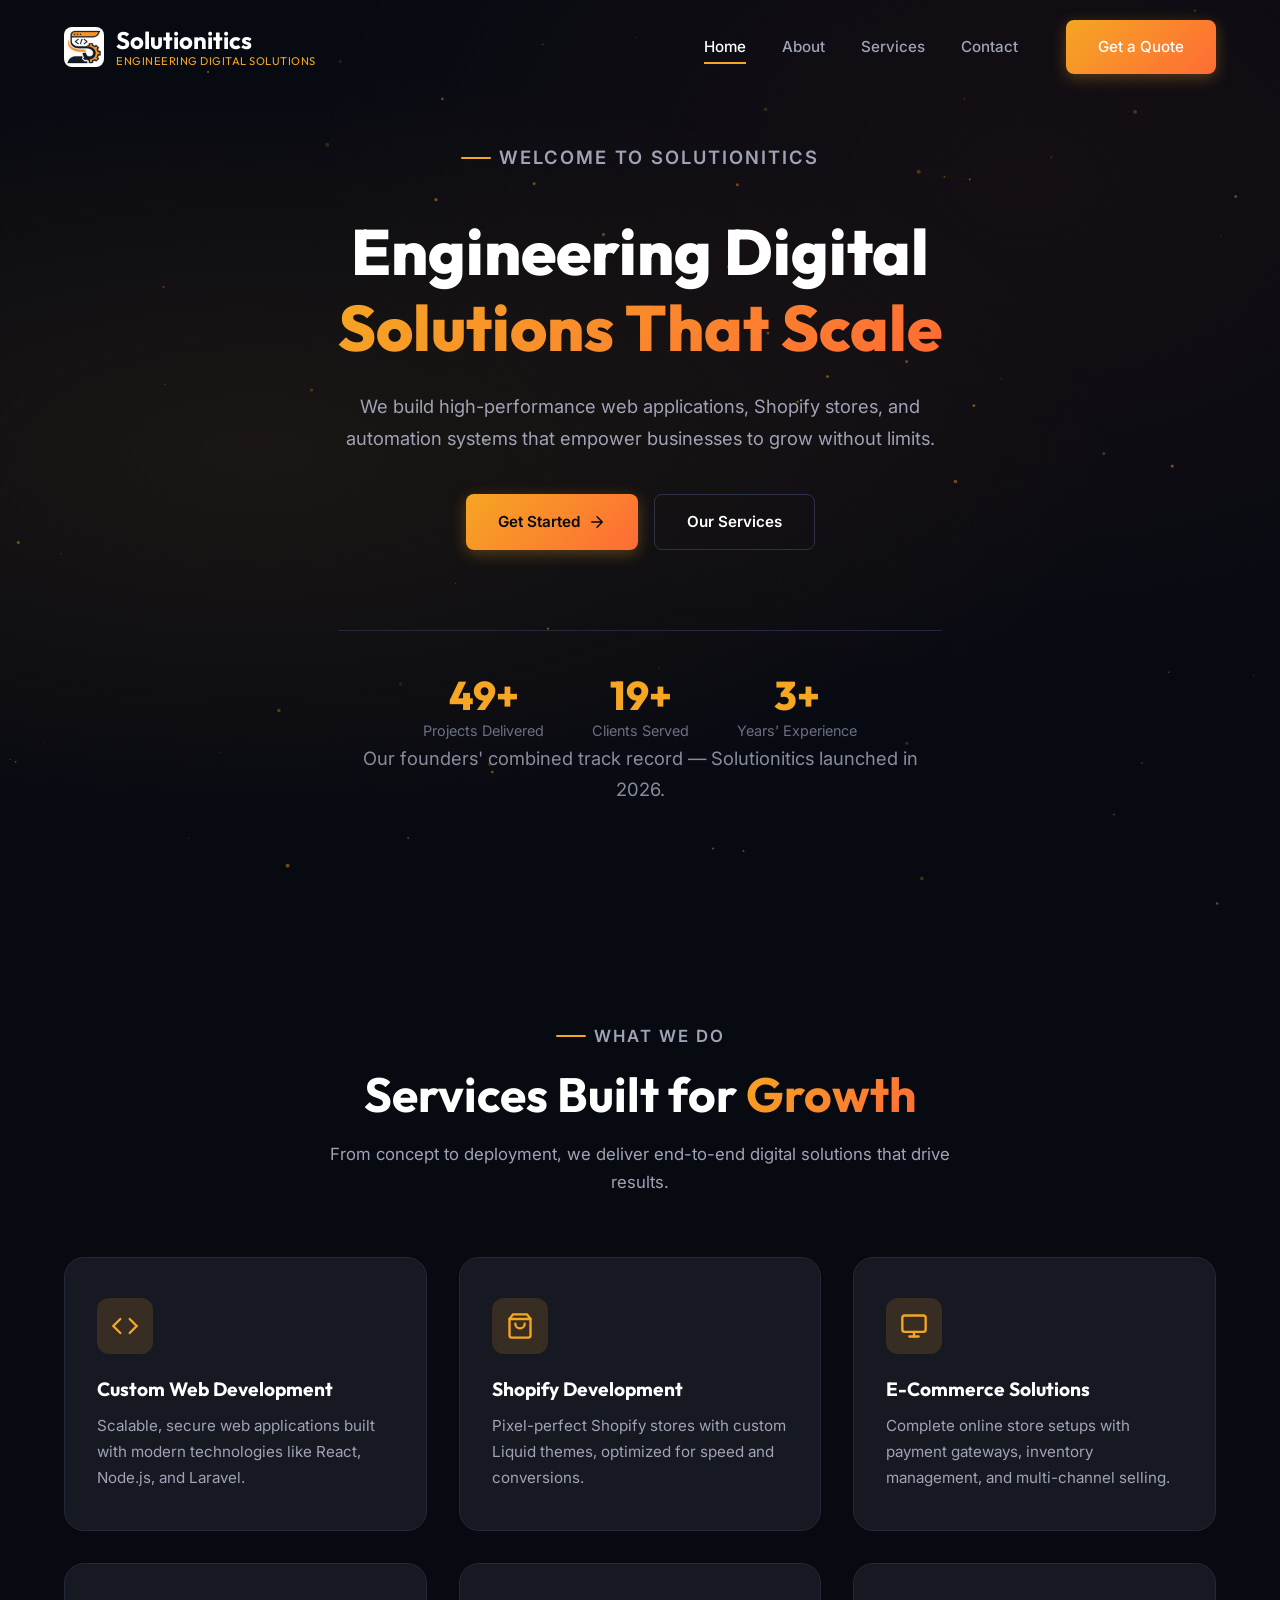
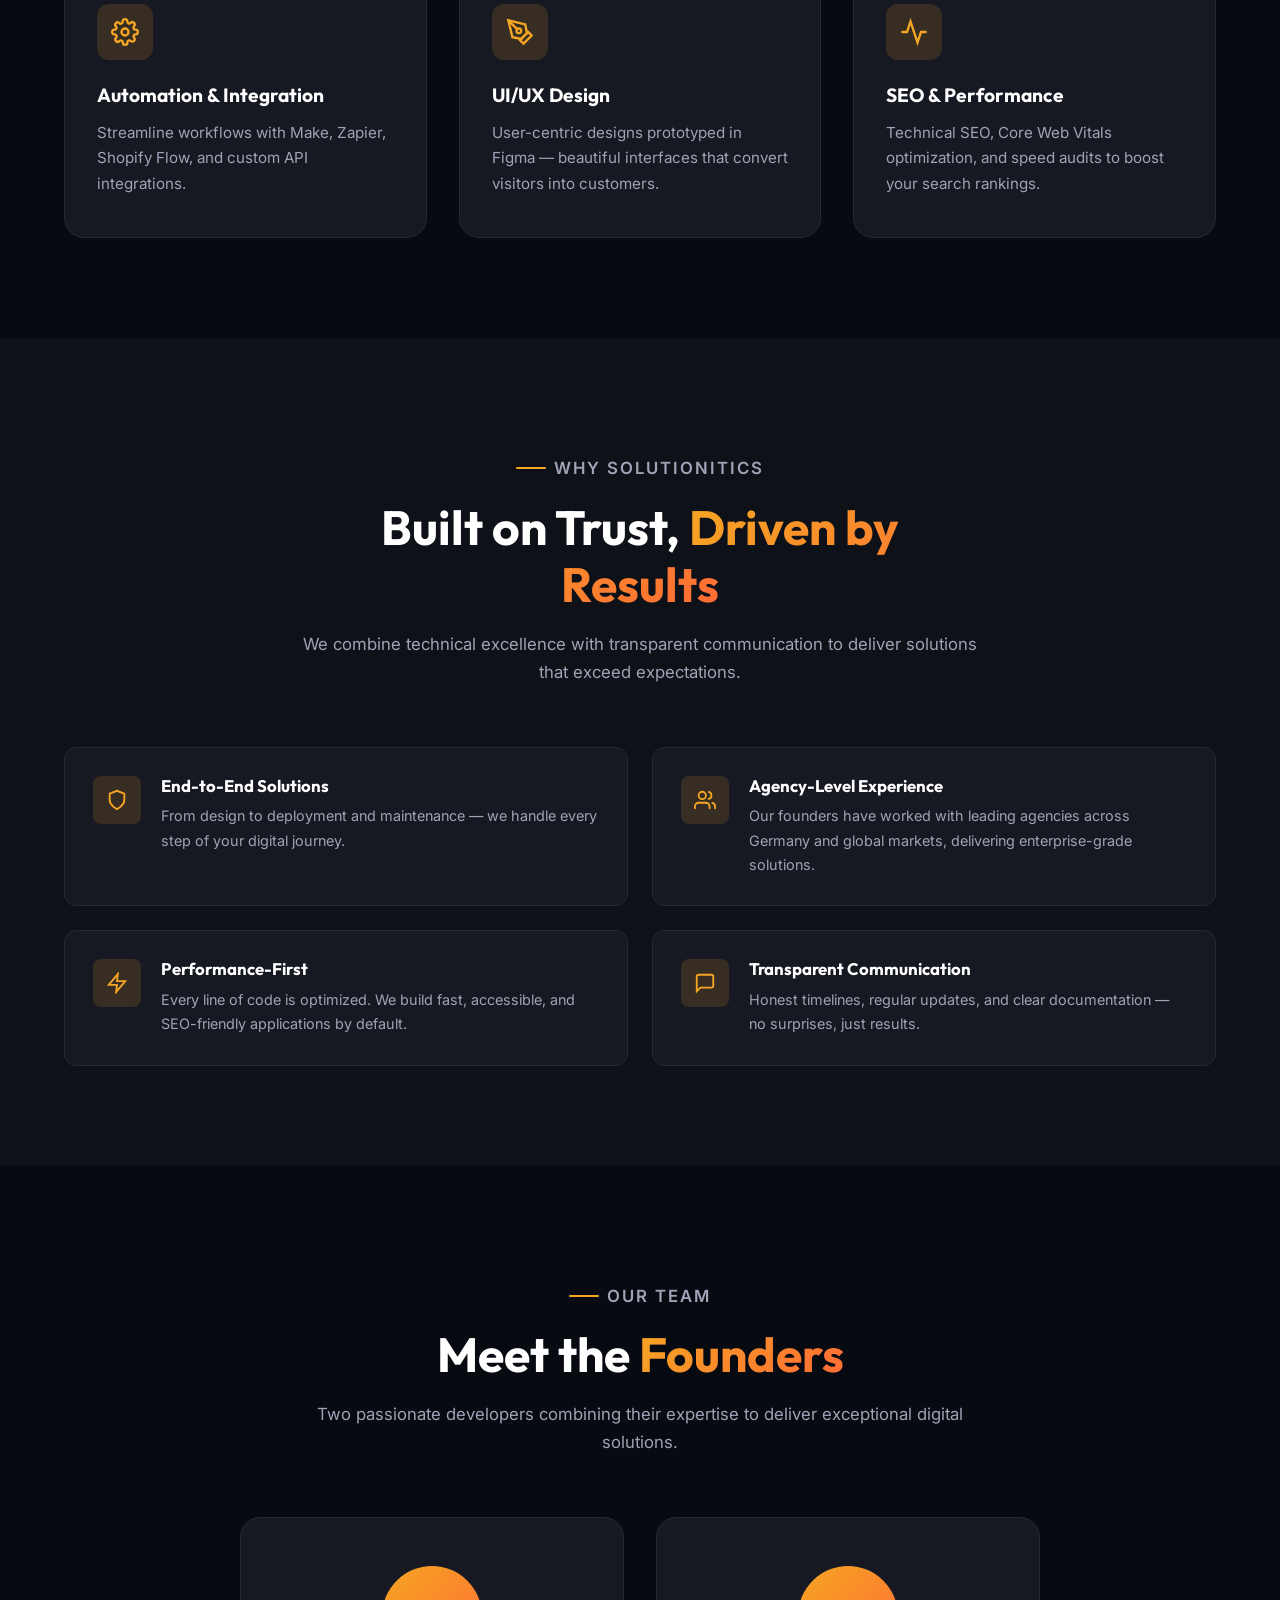
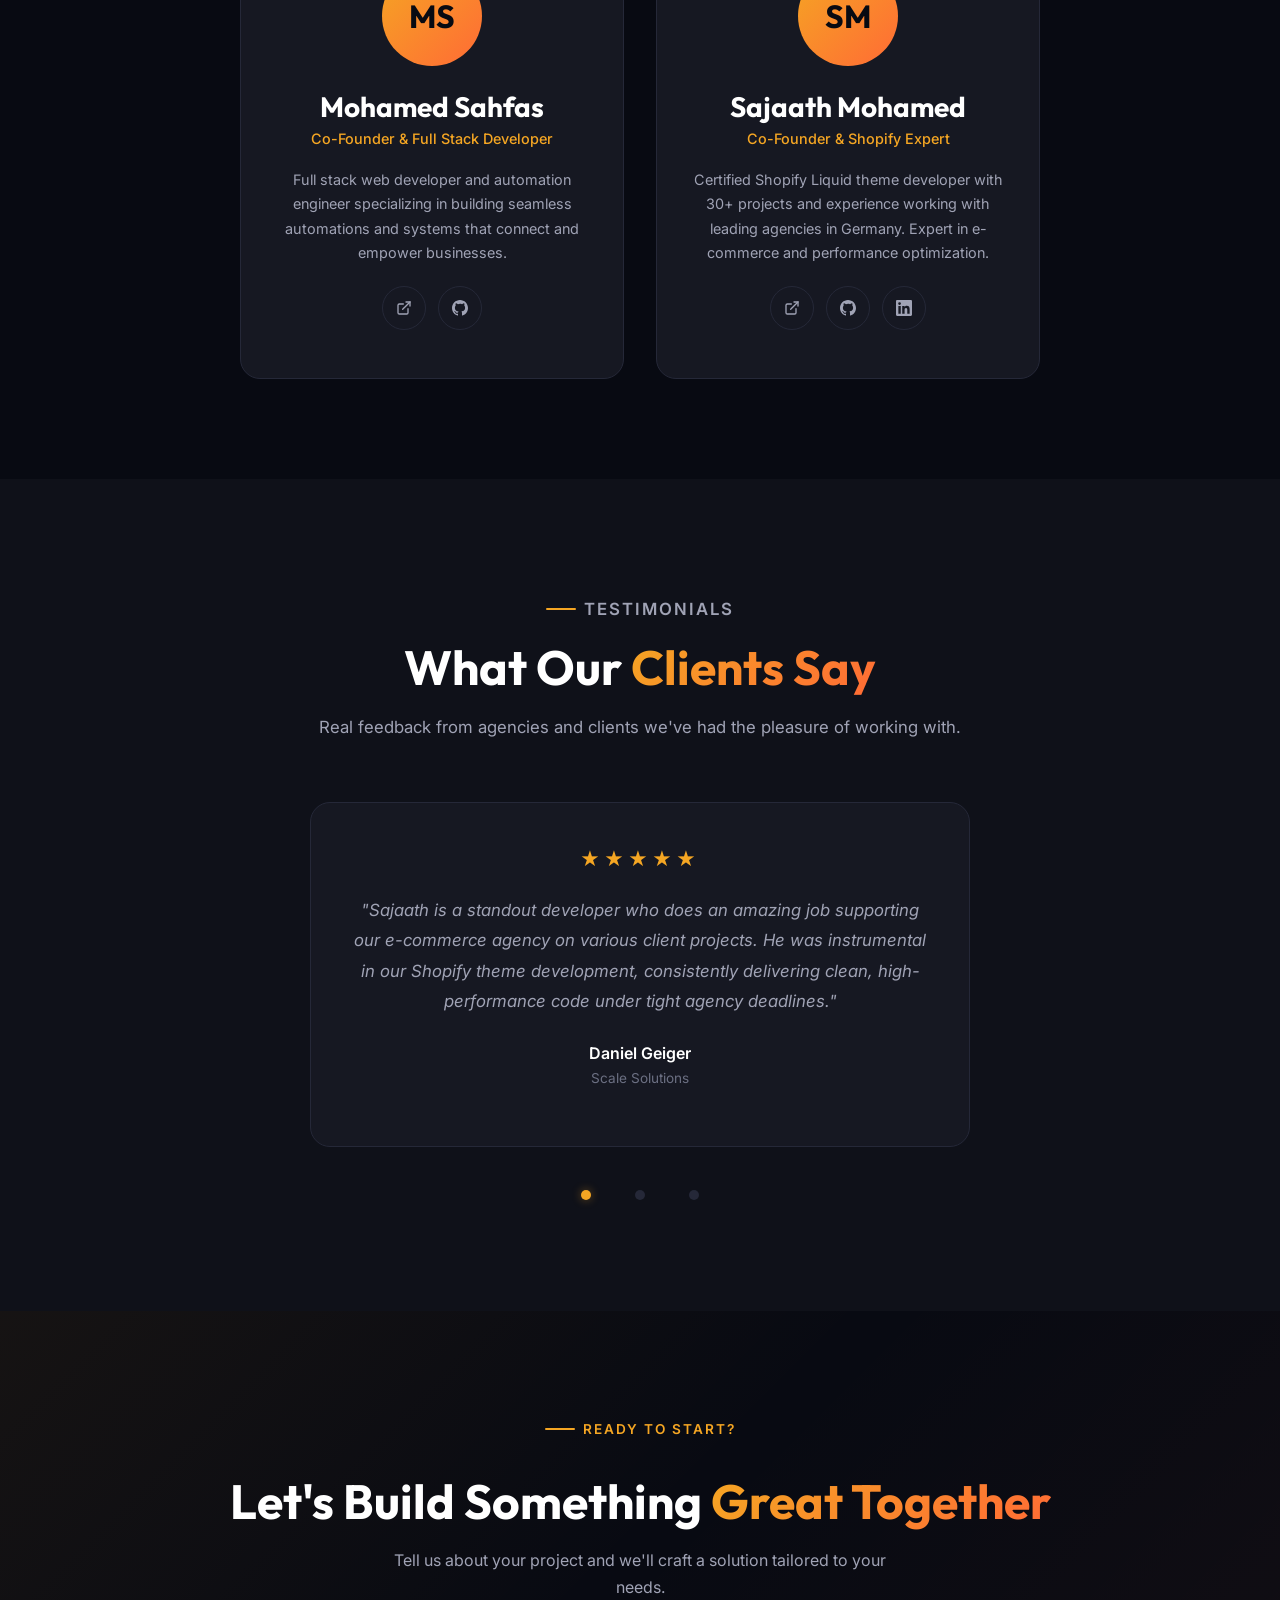
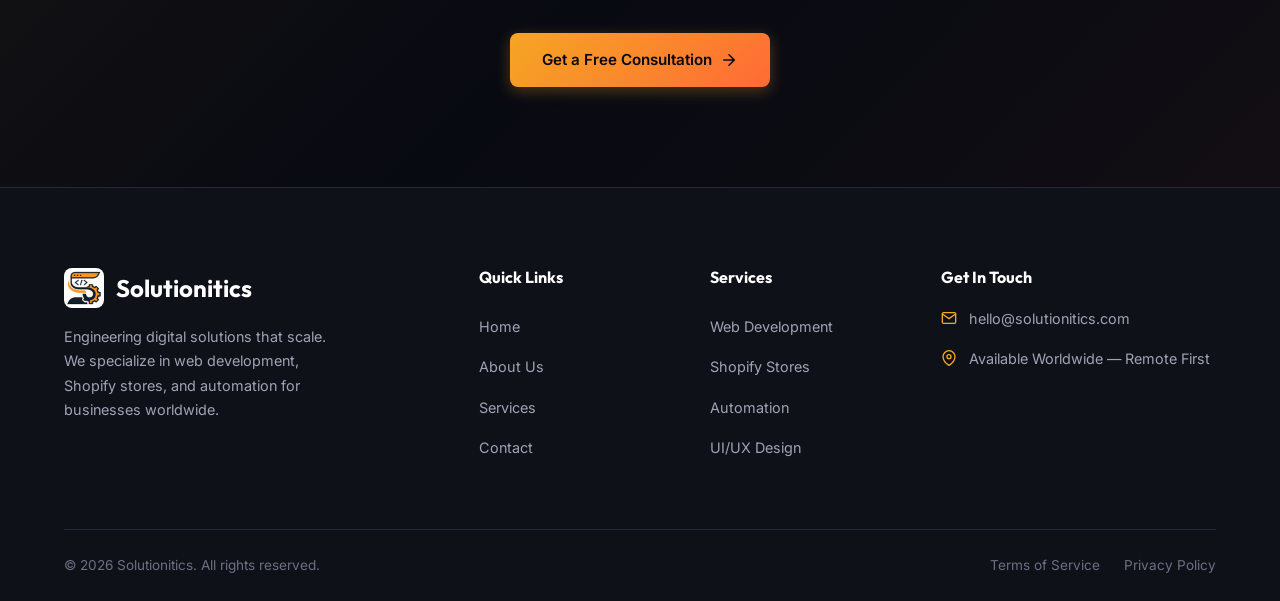
==== commit ec9c2518: "improve wordings" ====
--- a/index.html
+++ b/index.html
@@ -7,7 +7,7 @@
   <link rel="preconnect" href="https://fonts.gstatic.com" crossorigin>
   <link rel="stylesheet" href="https://fonts.googleapis.com/css2?family=Inter:wght@300;400;500;600;700&amp;family=Outfit:wght@400;500;600;700;800&amp;display=swap">
   <title>Solutionitics — IT Solutions, Web Development & Shopify Experts</title>
-  <meta name="description" content="Solutionitics delivers premium web development, Shopify store builds, automation, and IT solutions. Founded by industry experts with 50+ projects delivered.">
+  <meta name="description" content="Solutionitics delivers premium web development, Shopify store builds, automation, and IT solutions — founded by developers with 50+ combined projects delivered.">
   <meta name="keywords" content="web development, Shopify development, automation, IT solutions, full stack, ecommerce, SEO optimization">
   <meta name="author" content="Solutionitics">
   <meta name="robots" content="index, follow">
@@ -158,13 +158,14 @@
         </div>
         <div class="hero-stat">
           <h3><span data-count="20" data-suffix="+">0</span></h3>
-          <p>Happy Clients</p>
+          <p>Clients Served</p>
         </div>
         <div class="hero-stat">
           <h3><span data-count="4" data-suffix="+">0</span></h3>
-          <p>Years Experience</p>
-        </div>
-      </div>
+          <p>Years' Experience</p>
+        </div>
+      </div>
+      <p class="hero-stats-note">Our founders' combined track record — Solutionitics launched in 2026.</p>
     </div>
   </section>
 
--- a/css/style.css
+++ b/css/style.css
@@ -231,6 +231,12 @@
 }
 .hero-stat h3 { font-size: 2.5rem; color: var(--accent); font-weight: 800; }
 .hero-stat p { font-size: 0.9rem; color: var(--text-tertiary); margin: 0; }
+/* attributes the headline figures to the founders, so they read as a
+   verifiable track record rather than a 2026 startup's inflated claim */
+.hero-stats-note {
+  margin: 20px 0 0; font-size: 0.8rem; color: var(--text-tertiary);
+  text-align: center; opacity: 0.85;
+}
 
 /* --- 8. Service Cards --- */
 .service-card {
